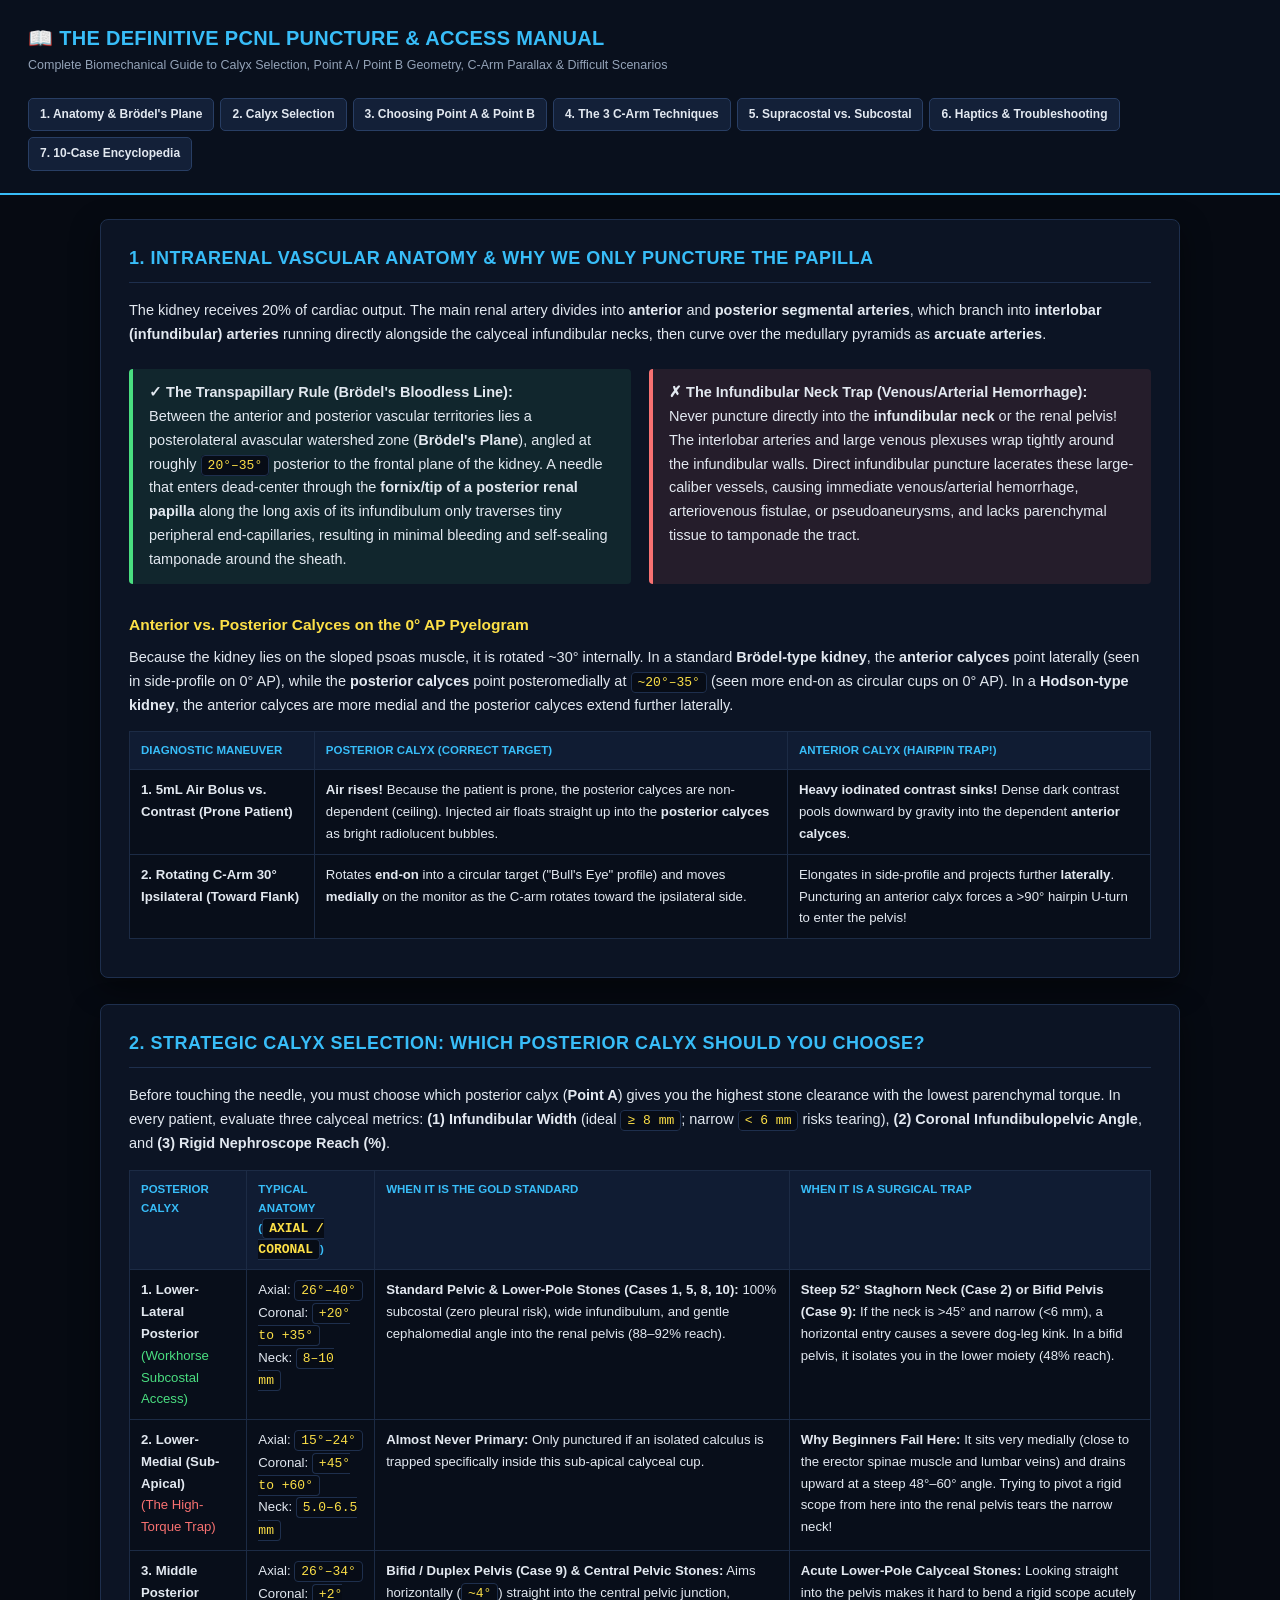
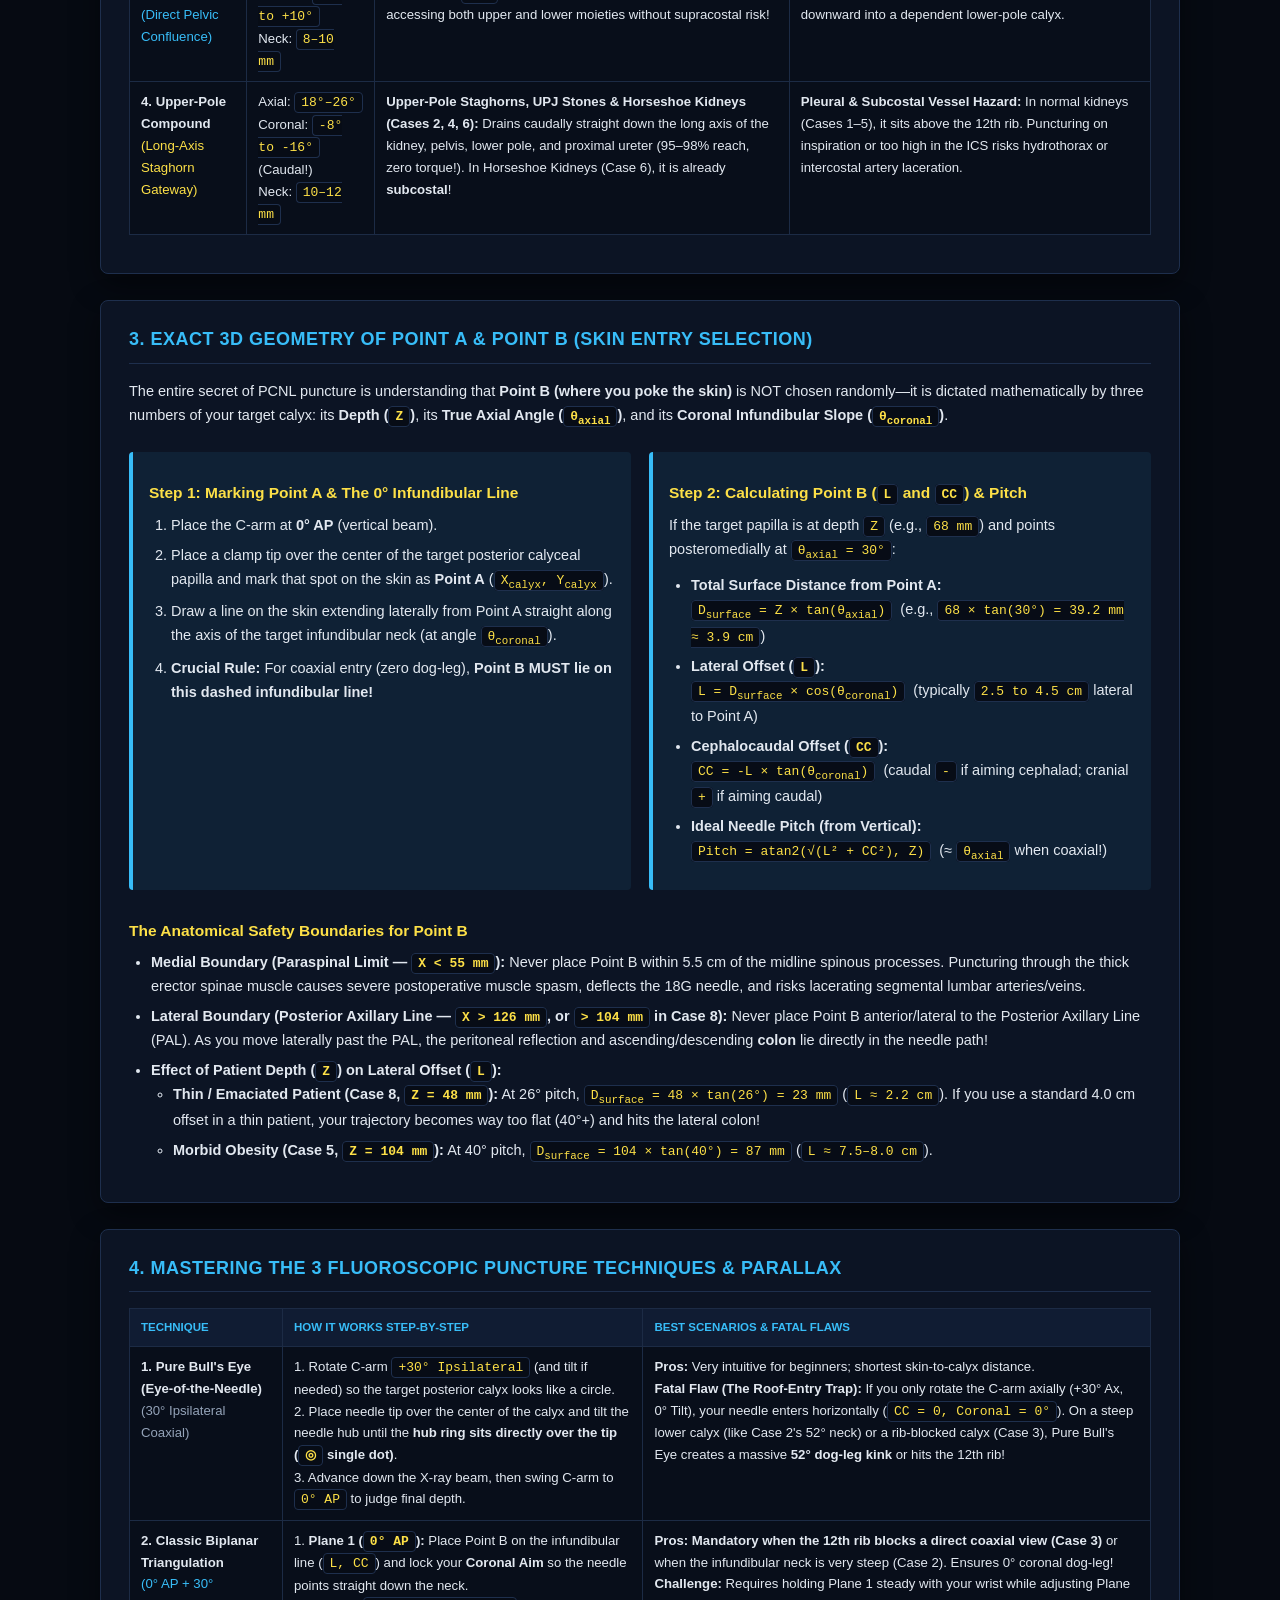
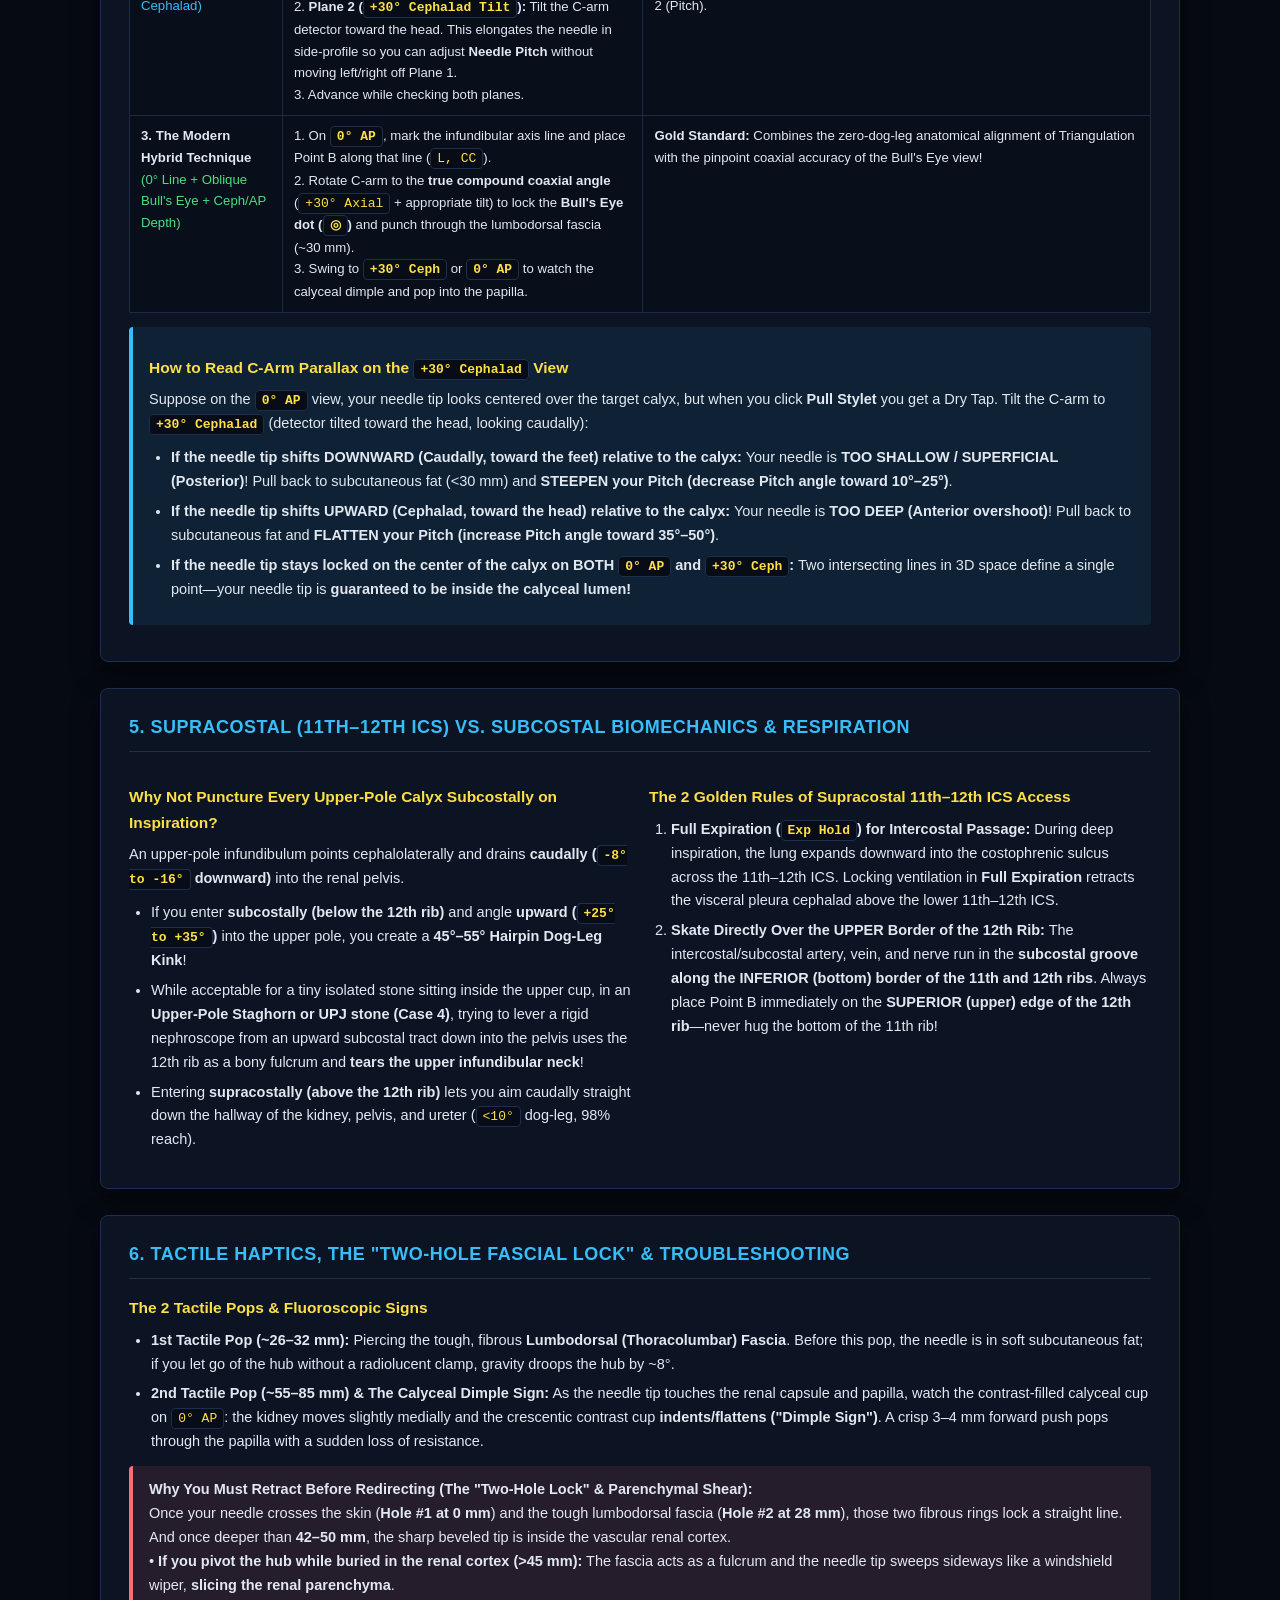
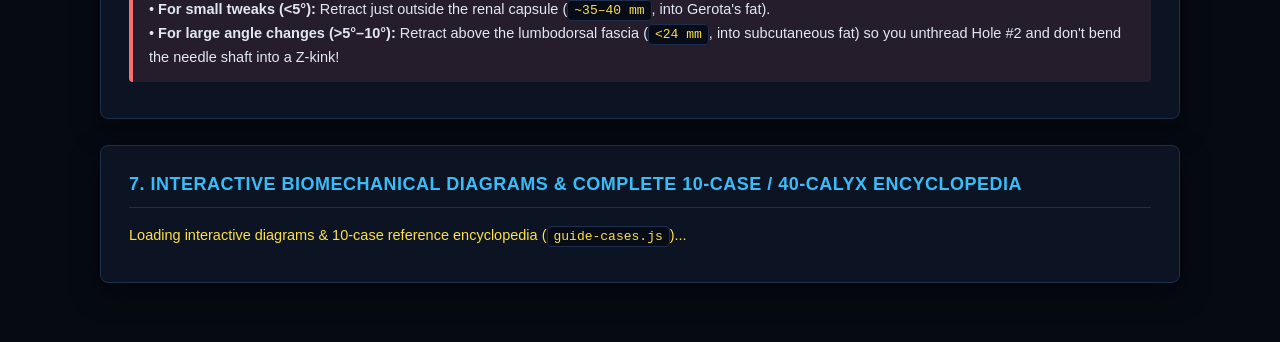
==== guide.html @ 8d84b9d8 "Create guide.html" ====
<!DOCTYPE html>
<html lang="en">
<head>
  <meta charset="UTF-8">
  <meta name="viewport" content="width=device-width, initial-scale=1.0">
  <title>The Definitive PCNL Puncture, Calyx Selection & Point B Surgical Manual</title>
  <style>
    :root {
      --bg: #060a12;
      --card: #0c1424;
      --border: #1e2f4d;
      --accent: #38bdf8;
      --green: #4ade80;
      --gold: #fde047;
      --red: #f87171;
      --text: #e2e8f0;
      --muted: #94a3b8;
    }
    * { box-sizing: border-box; margin: 0; padding: 0; }
    body {
      background: var(--bg);
      color: var(--text);
      font-family: -apple-system, BlinkMacSystemFont, "Segoe UI", Roboto, sans-serif;
      line-height: 1.65;
      font-size: 14.5px;
      padding-bottom: 60px;
    }
    header {
      background: #09101d;
      border-bottom: 2px solid var(--accent);
      padding: 22px 28px;
      position: sticky;
      top: 0;
      z-index: 50;
      display: flex;
      justify-content: space-between;
      align-items: center;
      flex-wrap: wrap;
      gap: 12px;
    }
    .title-wrap h1 { font-size: 20px; color: var(--accent); font-weight: 900; letter-spacing: 0.3px; }
    .title-wrap p { font-size: 12.5px; color: var(--muted); }
    .nav-pills { display: flex; gap: 6px; flex-wrap: wrap; }
    .nav-pills a {
      background: #132038;
      color: var(--text);
      text-decoration: none;
      padding: 6px 11px;
      border-radius: 5px;
      border: 1px solid #283e64;
      font-size: 12px;
      font-weight: 700;
    }
    .nav-pills a:hover { border-color: var(--accent); color: var(--accent); }
    .container { max-width: 1120px; margin: 24px auto; padding: 0 20px; display: flex; flex-direction: column; gap: 26px; }
    .sec-card {
      background: var(--card);
      border: 1px solid var(--border);
      border-radius: 8px;
      padding: 24px 28px;
      box-shadow: 0 10px 30px rgba(0,0,0,0.45);
    }
    .sec-card h2 {
      color: var(--accent);
      font-size: 18px;
      border-bottom: 1px solid var(--border);
      padding-bottom: 8px;
      margin-bottom: 16px;
      text-transform: uppercase;
      letter-spacing: 0.5px;
    }
    .sec-card h3 { color: var(--gold); font-size: 15.5px; margin: 16px 0 8px 0; }
    p { margin-bottom: 10px; }
    ul, ol { padding-left: 22px; margin-bottom: 12px; }
    li { margin-bottom: 6px; }
    .grid-2 { display: grid; grid-template-columns: 1fr 1fr; gap: 18px; }
    @media (max-width: 850px) { .grid-2 { grid-template-columns: 1fr; } }
    .callout {
      background: rgba(56, 189, 248, 0.08);
      border-left: 4px solid var(--accent);
      padding: 12px 16px;
      border-radius: 4px;
      margin: 12px 0;
    }
    .callout-warn {
      background: rgba(248, 113, 113, 0.1);
      border-left: 4px solid var(--red);
      padding: 12px 16px;
      border-radius: 4px;
      margin: 12px 0;
    }
    .callout-ok {
      background: rgba(74, 222, 128, 0.09);
      border-left: 4px solid var(--green);
      padding: 12px 16px;
      border-radius: 4px;
      margin: 12px 0;
    }
    table {
      width: 100%;
      border-collapse: collapse;
      margin: 14px 0;
      font-size: 13.2px;
      background: #080e1a;
    }
    th, td { border: 1px solid #1c2b45; padding: 9px 11px; text-align: left; vertical-align: top; }
    th { background: #101c33; color: var(--accent); font-weight: 800; text-transform: uppercase; font-size: 11.5px; }
    code, .math {
      font-family: ui-monospace, SFMono-Regular, monospace;
      background: #070c16;
      color: var(--gold);
      padding: 2px 6px;
      border-radius: 4px;
      border: 1px solid #1e2f4d;
      font-size: 13px;
    }
  </style>
</head>
<body>

<header>
  <div class="title-wrap">
    <h1>📖 THE DEFINITIVE PCNL PUNCTURE &amp; ACCESS MANUAL</h1>
    <p>Complete Biomechanical Guide to Calyx Selection, Point A / Point B Geometry, C-Arm Parallax &amp; Difficult Scenarios</p>
  </div>
  <nav class="nav-pills">
    <a href="#sec1">1. Anatomy &amp; Brödel's Plane</a>
    <a href="#sec2">2. Calyx Selection</a>
    <a href="#sec3">3. Choosing Point A &amp; Point B</a>
    <a href="#sec4">4. The 3 C-Arm Techniques</a>
    <a href="#sec5">5. Supracostal vs. Subcostal</a>
    <a href="#sec6">6. Haptics &amp; Troubleshooting</a>
    <a href="#sec7">7. 10-Case Encyclopedia</a>
  </nav>
</header>

<div class="container">

  <!-- SECTION 1 -->
  <section class="sec-card" id="sec1">
    <h2>1. Intrarenal Vascular Anatomy &amp; Why We Only Puncture the Papilla</h2>
    <p>
      The kidney receives 20% of cardiac output. The main renal artery divides into <b>anterior</b> and <b>posterior segmental arteries</b>, which branch into <b>interlobar (infundibular) arteries</b> running directly alongside the calyceal infundibular necks, then curve over the medullary pyramids as <b>arcuate arteries</b>.
    </p>
    <div class="grid-2">
      <div class="callout-ok">
        <b>✓ The Transpapillary Rule (Brödel's Bloodless Line):</b><br>
        Between the anterior and posterior vascular territories lies a posterolateral avascular watershed zone (<b>Brödel's Plane</b>), angled at roughly <span class="math">20°–35°</span> posterior to the frontal plane of the kidney. A needle that enters dead-center through the <b>fornix/tip of a posterior renal papilla</b> along the long axis of its infundibulum only traverses tiny peripheral end-capillaries, resulting in minimal bleeding and self-sealing tamponade around the sheath.
      </div>
      <div class="callout-warn">
        <b>✗ The Infundibular Neck Trap (Venous/Arterial Hemorrhage):</b><br>
        Never puncture directly into the <b>infundibular neck</b> or the renal pelvis! The interlobar arteries and large venous plexuses wrap tightly around the infundibular walls. Direct infundibular puncture lacerates these large-caliber vessels, causing immediate venous/arterial hemorrhage, arteriovenous fistulae, or pseudoaneurysms, and lacks parenchymal tissue to tamponade the tract.
      </div>
    </div>

    <h3>Anterior vs. Posterior Calyces on the 0° AP Pyelogram</h3>
    <p>
      Because the kidney lies on the sloped psoas muscle, it is rotated ~30° internally. In a standard <b>Brödel-type kidney</b>, the <b>anterior calyces</b> point laterally (seen in side-profile on 0° AP), while the <b>posterior calyces</b> point posteromedially at <span class="math">~20°–35°</span> (seen more end-on as circular cups on 0° AP). In a <b>Hodson-type kidney</b>, the anterior calyces are more medial and the posterior calyces extend further laterally.
    </p>
    <table>
      <thead>
        <tr>
          <th>Diagnostic Maneuver</th>
          <th>Posterior Calyx (Correct Target)</th>
          <th>Anterior Calyx (Hairpin Trap!)</th>
        </tr>
      </thead>
      <tbody>
        <tr>
          <td><b>1. 5mL Air Bolus vs. Contrast (Prone Patient)</b></td>
          <td><b>Air rises!</b> Because the patient is prone, the posterior calyces are non-dependent (ceiling). Injected air floats straight up into the <b>posterior calyces</b> as bright radiolucent bubbles.</td>
          <td><b>Heavy iodinated contrast sinks!</b> Dense dark contrast pools downward by gravity into the dependent <b>anterior calyces</b>.</td>
        </tr>
        <tr>
          <td><b>2. Rotating C-Arm 30° Ipsilateral (Toward Flank)</b></td>
          <td>Rotates <b>end-on</b> into a circular target ("Bull's Eye" profile) and moves <b>medially</b> on the monitor as the C-arm rotates toward the ipsilateral side.</td>
          <td>Elongates in side-profile and projects further <b>laterally</b>. Puncturing an anterior calyx forces a &gt;90° hairpin U-turn to enter the pelvis!</td>
        </tr>
      </tbody>
    </table>
  </section>

  <!-- SECTION 2 -->
  <section class="sec-card" id="sec2">
    <h2>2. Strategic Calyx Selection: Which Posterior Calyx Should You Choose?</h2>
    <p>
      Before touching the needle, you must choose which posterior calyx (<b>Point A</b>) gives you the highest stone clearance with the lowest parenchymal torque. In every patient, evaluate three calyceal metrics:
      <b>(1) Infundibular Width</b> (ideal <span class="math">&ge; 8 mm</span>; narrow <span class="math">&lt; 6 mm</span> risks tearing),
      <b>(2) Coronal Infundibulopelvic Angle</b>, and
      <b>(3) Rigid Nephroscope Reach (%)</b>.
    </p>

    <table>
      <thead>
        <tr>
          <th>Posterior Calyx</th>
          <th>Typical Anatomy (<span class="math">Axial / Coronal</span>)</th>
          <th>When It Is the Gold Standard</th>
          <th>When It Is a Surgical Trap</th>
        </tr>
      </thead>
      <tbody>
        <tr>
          <td><b>1. Lower-Lateral Posterior</b><br><span style="color:var(--green)">(Workhorse Subcostal Access)</span></td>
          <td>Axial: <span class="math">26°–40°</span><br>Coronal: <span class="math">+20° to +35°</span><br>Neck: <span class="math">8–10 mm</span></td>
          <td><b>Standard Pelvic &amp; Lower-Pole Stones (Cases 1, 5, 8, 10):</b> 100% subcostal (zero pleural risk), wide infundibulum, and gentle cephalomedial angle into the renal pelvis (88–92% reach).</td>
          <td><b>Steep 52° Staghorn Neck (Case 2) or Bifid Pelvis (Case 9):</b> If the neck is &gt;45° and narrow (&lt;6 mm), a horizontal entry causes a severe dog-leg kink. In a bifid pelvis, it isolates you in the lower moiety (48% reach).</td>
        </tr>
        <tr>
          <td><b>2. Lower-Medial (Sub-Apical)</b><br><span style="color:var(--red)">(The High-Torque Trap)</span></td>
          <td>Axial: <span class="math">15°–24°</span><br>Coronal: <span class="math">+45° to +60°</span><br>Neck: <span class="math">5.0–6.5 mm</span></td>
          <td><b>Almost Never Primary:</b> Only punctured if an isolated calculus is trapped specifically inside this sub-apical calyceal cup.</td>
          <td><b>Why Beginners Fail Here:</b> It sits very medially (close to the erector spinae muscle and lumbar veins) and drains upward at a steep 48°–60° angle. Trying to pivot a rigid scope from here into the renal pelvis tears the narrow neck!</td>
        </tr>
        <tr>
          <td><b>3. Middle Posterior</b><br><span style="color:var(--accent)">(Direct Pelvic Confluence)</span></td>
          <td>Axial: <span class="math">26°–34°</span><br>Coronal: <span class="math">+2° to +10°</span><br>Neck: <span class="math">8–10 mm</span></td>
          <td><b>Bifid / Duplex Pelvis (Case 9) &amp; Central Pelvic Stones:</b> Aims horizontally (<span class="math">~4°</span>) straight into the central pelvic junction, accessing both upper and lower moieties without supracostal risk!</td>
          <td><b>Acute Lower-Pole Calyceal Stones:</b> Looking straight into the pelvis makes it hard to bend a rigid scope acutely downward into a dependent lower-pole calyx.</td>
        </tr>
        <tr>
          <td><b>4. Upper-Pole Compound</b><br><span style="color:var(--gold)">(Long-Axis Staghorn Gateway)</span></td>
          <td>Axial: <span class="math">18°–26°</span><br>Coronal: <span class="math">-8° to -16°</span> (Caudal!)<br>Neck: <span class="math">10–12 mm</span></td>
          <td><b>Upper-Pole Staghorns, UPJ Stones &amp; Horseshoe Kidneys (Cases 2, 4, 6):</b> Drains caudally straight down the long axis of the kidney, pelvis, lower pole, and proximal ureter (95–98% reach, zero torque!). In Horseshoe Kidneys (Case 6), it is already <b>subcostal</b>!</td>
          <td><b>Pleural &amp; Subcostal Vessel Hazard:</b> In normal kidneys (Cases 1–5), it sits above the 12th rib. Puncturing on inspiration or too high in the ICS risks hydrothorax or intercostal artery laceration.</td>
        </tr>
      </tbody>
    </table>
  </section>

  <!-- SECTION 3 -->
  <section class="sec-card" id="sec3">
    <h2>3. Exact 3D Geometry of Point A &amp; Point B (Skin Entry Selection)</h2>
    <p>
      The entire secret of PCNL puncture is understanding that <b>Point B (where you poke the skin)</b> is NOT chosen randomly—it is dictated mathematically by three numbers of your target calyx:
      its <b>Depth (<span class="math">Z</span>)</b>, its <b>True Axial Angle (<span class="math">&theta;<sub>axial</sub></span>)</b>, and its <b>Coronal Infundibular Slope (<span class="math">&theta;<sub>coronal</sub></span>)</b>.
    </p>

    <div class="grid-2">
      <div class="callout">
        <h3>Step 1: Marking Point A &amp; The 0° Infundibular Line</h3>
        <ol>
          <li>Place the C-arm at <b>0° AP</b> (vertical beam).</li>
          <li>Place a clamp tip over the center of the target posterior calyceal papilla and mark that spot on the skin as <b>Point A</b> (<span class="math">X<sub>calyx</sub>, Y<sub>calyx</sub></span>).</li>
          <li>Draw a line on the skin extending laterally from Point A straight along the axis of the target infundibular neck (at angle <span class="math">&theta;<sub>coronal</sub></span>).</li>
          <li><b>Crucial Rule:</b> For coaxial entry (zero dog-leg), <b>Point B MUST lie on this dashed infundibular line!</b></li>
        </ol>
      </div>

      <div class="callout">
        <h3>Step 2: Calculating Point B (<span class="math">L</span> and <span class="math">CC</span>) &amp; Pitch</h3>
        <p>If the target papilla is at depth <span class="math">Z</span> (e.g., <span class="math">68 mm</span>) and points posteromedially at <span class="math">&theta;<sub>axial</sub> = 30°</span>:</p>
        <ul>
          <li><b>Total Surface Distance from Point A:</b><br><span class="math">D<sub>surface</sub> = Z &times; tan(&theta;<sub>axial</sub>)</span> &nbsp;(e.g., <span class="math">68 &times; tan(30°) = 39.2 mm &approx; 3.9 cm</span>)</li>
          <li><b>Lateral Offset (<span class="math">L</span>):</b><br><span class="math">L = D<sub>surface</sub> &times; cos(&theta;<sub>coronal</sub>)</span> &nbsp;(typically <span class="math">2.5 to 4.5 cm</span> lateral to Point A)</li>
          <li><b>Cephalocaudal Offset (<span class="math">CC</span>):</b><br><span class="math">CC = -L &times; tan(&theta;<sub>coronal</sub>)</span> &nbsp;(caudal <span class="math">-</span> if aiming cephalad; cranial <span class="math">+</span> if aiming caudal)</li>
          <li><b>Ideal Needle Pitch (from Vertical):</b><br><span class="math">Pitch = atan2(&radic;(L&sup2; + CC&sup2;), Z)</span> &nbsp;(&approx; <span class="math">&theta;<sub>axial</sub></span> when coaxial!)</li>
        </ul>
      </div>
    </div>

    <h3>The Anatomical Safety Boundaries for Point B</h3>
    <ul>
      <li><b>Medial Boundary (Paraspinal Limit — <span class="math">X &lt; 55 mm</span>):</b> Never place Point B within 5.5 cm of the midline spinous processes. Puncturing through the thick erector spinae muscle causes severe postoperative muscle spasm, deflects the 18G needle, and risks lacerating segmental lumbar arteries/veins.</li>
      <li><b>Lateral Boundary (Posterior Axillary Line — <span class="math">X &gt; 126 mm</span>, or <span class="math">&gt; 104 mm</span> in Case 8):</b> Never place Point B anterior/lateral to the Posterior Axillary Line (PAL). As you move laterally past the PAL, the peritoneal reflection and ascending/descending <b>colon</b> lie directly in the needle path!</li>
      <li><b>Effect of Patient Depth (<span class="math">Z</span>) on Lateral Offset (<span class="math">L</span>):</b>
        <ul>
          <li><b>Thin / Emaciated Patient (Case 8, <span class="math">Z = 48 mm</span>):</b> At 26° pitch, <span class="math">D<sub>surface</sub> = 48 &times; tan(26°) = 23 mm</span> (<span class="math">L &approx; 2.2 cm</span>). If you use a standard 4.0 cm offset in a thin patient, your trajectory becomes way too flat (40°+) and hits the lateral colon!</li>
          <li><b>Morbid Obesity (Case 5, <span class="math">Z = 104 mm</span>):</b> At 40° pitch, <span class="math">D<sub>surface</sub> = 104 &times; tan(40°) = 87 mm</span> (<span class="math">L &approx; 7.5–8.0 cm</span>).</li>
        </ul>
      </li>
    </ul>
  </section>

  <!-- SECTION 4 -->
  <section class="sec-card" id="sec4">
    <h2>4. Mastering the 3 Fluoroscopic Puncture Techniques &amp; Parallax</h2>
    <table>
      <thead>
        <tr>
          <th>Technique</th>
          <th>How It Works Step-by-Step</th>
          <th>Best Scenarios &amp; Fatal Flaws</th>
        </tr>
      </thead>
      <tbody>
        <tr>
          <td><b>1. Pure Bull's Eye (Eye-of-the-Needle)</b><br><span style="color:var(--muted)">(30° Ipsilateral Coaxial)</span></td>
          <td>
            1. Rotate C-arm <span class="math">+30° Ipsilateral</span> (and tilt if needed) so the target posterior calyx looks like a circle.<br>
            2. Place needle tip over the center of the calyx and tilt the needle hub until the <b>hub ring sits directly over the tip (<span class="math">◎</span> single dot)</b>.<br>
            3. Advance down the X-ray beam, then swing C-arm to <span class="math">0° AP</span> to judge final depth.
          </td>
          <td>
            <b>Pros:</b> Very intuitive for beginners; shortest skin-to-calyx distance.<br>
            <b>Fatal Flaw (The Roof-Entry Trap):</b> If you only rotate the C-arm axially (+30° Ax, 0° Tilt), your needle enters horizontally (<span class="math">CC = 0, Coronal = 0°</span>). On a steep lower calyx (like Case 2's 52° neck) or a rib-blocked calyx (Case 3), Pure Bull's Eye creates a massive <b>52° dog-leg kink</b> or hits the 12th rib!
          </td>
        </tr>
        <tr>
          <td><b>2. Classic Biplanar Triangulation</b><br><span style="color:var(--accent)">(0° AP + 30° Cephalad)</span></td>
          <td>
            1. <b>Plane 1 (<span class="math">0° AP</span>):</b> Place Point B on the infundibular line (<span class="math">L, CC</span>) and lock your <b>Coronal Aim</b> so the needle points straight down the neck.<br>
            2. <b>Plane 2 (<span class="math">+30° Cephalad Tilt</span>):</b> Tilt the C-arm detector toward the head. This elongates the needle in side-profile so you can adjust <b>Needle Pitch</b> without moving left/right off Plane 1.<br>
            3. Advance while checking both planes.
          </td>
          <td>
            <b>Pros:</b> <b>Mandatory when the 12th rib blocks a direct coaxial view (Case 3)</b> or when the infundibular neck is very steep (Case 2). Ensures 0° coronal dog-leg!<br>
            <b>Challenge:</b> Requires holding Plane 1 steady with your wrist while adjusting Plane 2 (Pitch).
          </td>
        </tr>
        <tr>
          <td><b>3. The Modern Hybrid Technique</b><br><span style="color:var(--green)">(0° Line + Oblique Bull's Eye + Ceph/AP Depth)</span></td>
          <td>
            1. On <b><span class="math">0° AP</span></b>, mark the infundibular axis line and place Point B along that line (<span class="math">L, CC</span>).<br>
            2. Rotate C-arm to the <b>true compound coaxial angle</b> (<span class="math">+30° Axial</span> + appropriate tilt) to lock the <b>Bull's Eye dot (<span class="math">◎</span>)</b> and punch through the lumbodorsal fascia (~30 mm).<br>
            3. Swing to <b><span class="math">+30° Ceph</span></b> or <b><span class="math">0° AP</span></b> to watch the calyceal dimple and pop into the papilla.
          </td>
          <td>
            <b>Gold Standard:</b> Combines the zero-dog-leg anatomical alignment of Triangulation with the pinpoint coaxial accuracy of the Bull's Eye view!
          </td>
        </tr>
      </tbody>
    </table>

    <div class="callout">
      <h3>How to Read C-Arm Parallax on the <span class="math">+30° Cephalad</span> View</h3>
      <p>
        Suppose on the <b><span class="math">0° AP</span></b> view, your needle tip looks centered over the target calyx, but when you click <b>Pull Stylet</b> you get a Dry Tap. Tilt the C-arm to <b><span class="math">+30° Cephalad</span></b> (detector tilted toward the head, looking caudally):
      </p>
      <ul>
        <li><b>If the needle tip shifts DOWNWARD (Caudally, toward the feet) relative to the calyx:</b> Your needle is <b>TOO SHALLOW / SUPERFICIAL (Posterior)</b>! Pull back to subcutaneous fat (&lt;30 mm) and <b>STEEPEN your Pitch (decrease Pitch angle toward 10°–25°)</b>.</li>
        <li><b>If the needle tip shifts UPWARD (Cephalad, toward the head) relative to the calyx:</b> Your needle is <b>TOO DEEP (Anterior overshoot)</b>! Pull back to subcutaneous fat and <b>FLATTEN your Pitch (increase Pitch angle toward 35°–50°)</b>.</li>
        <li><b>If the needle tip stays locked on the center of the calyx on BOTH <span class="math">0° AP</span> and <span class="math">+30° Ceph</span>:</b> Two intersecting lines in 3D space define a single point—your needle tip is <b>guaranteed to be inside the calyceal lumen!</b></li>
      </ul>
    </div>
  </section>

  <!-- SECTION 5 -->
  <section class="sec-card" id="sec5">
    <h2>5. Supracostal (11th–12th ICS) vs. Subcostal Biomechanics &amp; Respiration</h2>
    <div class="grid-2">
      <div>
        <h3>Why Not Puncture Every Upper-Pole Calyx Subcostally on Inspiration?</h3>
        <p>
          An upper-pole infundibulum points cephalolaterally and drains <b>caudally (<span class="math">-8° to -16°</span> downward)</b> into the renal pelvis.
        </p>
        <ul>
          <li>If you enter <b>subcostally (below the 12th rib)</b> and angle <b>upward (<span class="math">+25° to +35°</span>)</b> into the upper pole, you create a <b>45°–55° Hairpin Dog-Leg Kink</b>!</li>
          <li>While acceptable for a tiny isolated stone sitting inside the upper cup, in an <b>Upper-Pole Staghorn or UPJ stone (Case 4)</b>, trying to lever a rigid nephroscope from an upward subcostal tract down into the pelvis uses the 12th rib as a bony fulcrum and <b>tears the upper infundibular neck</b>!</li>
          <li>Entering <b>supracostally (above the 12th rib)</b> lets you aim caudally straight down the hallway of the kidney, pelvis, and ureter (<span class="math">&lt;10°</span> dog-leg, 98% reach).</li>
        </ul>
      </div>
      <div>
        <h3>The 2 Golden Rules of Supracostal 11th–12th ICS Access</h3>
        <ol>
          <li><b>Full Expiration (<span class="math">Exp Hold</span>) for Intercostal Passage:</b> During deep inspiration, the lung expands downward into the costophrenic sulcus across the 11th–12th ICS. Locking ventilation in <b>Full Expiration</b> retracts the visceral pleura cephalad above the lower 11th–12th ICS.</li>
          <li><b>Skate Directly Over the UPPER Border of the 12th Rib:</b> The intercostal/subcostal artery, vein, and nerve run in the <b>subcostal groove along the INFERIOR (bottom) border of the 11th and 12th ribs</b>. Always place Point B immediately on the <b>SUPERIOR (upper) edge of the 12th rib</b>—never hug the bottom of the 11th rib!</li>
        </ol>
      </div>
    </div>
  </section>

  <!-- SECTION 6 -->
  <section class="sec-card" id="sec6">
    <h2>6. Tactile Haptics, The "Two-Hole Fascial Lock" &amp; Troubleshooting</h2>
    <h3>The 2 Tactile Pops &amp; Fluoroscopic Signs</h3>
    <ul>
      <li><b>1st Tactile Pop (~26–32 mm):</b> Piercing the tough, fibrous <b>Lumbodorsal (Thoracolumbar) Fascia</b>. Before this pop, the needle is in soft subcutaneous fat; if you let go of the hub without a radiolucent clamp, gravity droops the hub by ~8°.</li>
      <li><b>2nd Tactile Pop (~55–85 mm) &amp; The Calyceal Dimple Sign:</b> As the needle tip touches the renal capsule and papilla, watch the contrast-filled calyceal cup on <span class="math">0° AP</span>: the kidney moves slightly medially and the crescentic contrast cup <b>indents/flattens ("Dimple Sign")</b>. A crisp 3–4 mm forward push pops through the papilla with a sudden loss of resistance.</li>
    </ul>

    <div class="callout-warn">
      <b>Why You Must Retract Before Redirecting (The "Two-Hole Lock" &amp; Parenchymal Shear):</b><br>
      Once your needle crosses the skin (<b>Hole #1 at 0 mm</b>) and the tough lumbodorsal fascia (<b>Hole #2 at 28 mm</b>), those two fibrous rings lock a straight line. And once deeper than <b>42–50 mm</b>, the sharp beveled tip is inside the vascular renal cortex.<br>
      • <b>If you pivot the hub while buried in the renal cortex (&gt;45 mm):</b> The fascia acts as a fulcrum and the needle tip sweeps sideways like a windshield wiper, <b>slicing the renal parenchyma</b>.<br>
      • <b>For small tweaks (&lt;5°):</b> Retract just outside the renal capsule (<span class="math">~35–40 mm</span>, into Gerota's fat).<br>
      • <b>For large angle changes (&gt;5°–10°):</b> Retract above the lumbodorsal fascia (<span class="math">&lt;24 mm</span>, into subcutaneous fat) so you unthread Hole #2 and don't bend the needle shaft into a Z-kink!
    </div>
  </section>

  <!-- SECTION 7: PLACEHOLDER FOR PART 2 (INTERACTIVE DIAGRAMS & 10-CASE ENCYCLOPEDIA) -->
  <section class="sec-card" id="sec7">
    <h2>7. Interactive Biomechanical Diagrams &amp; Complete 10-Case / 40-Calyx Encyclopedia</h2>
    <div id="interactiveGuideMount">
      <p style="color:var(--gold);">Loading interactive diagrams &amp; 10-case reference encyclopedia (<code>guide-cases.js</code>)...</p>
    </div>
  </section>

</div>

<script src="cases.js"></script>
<script src="guide-cases.js"></script>
</body>
</html>
<!-- === END OF FILE guide.html === -->
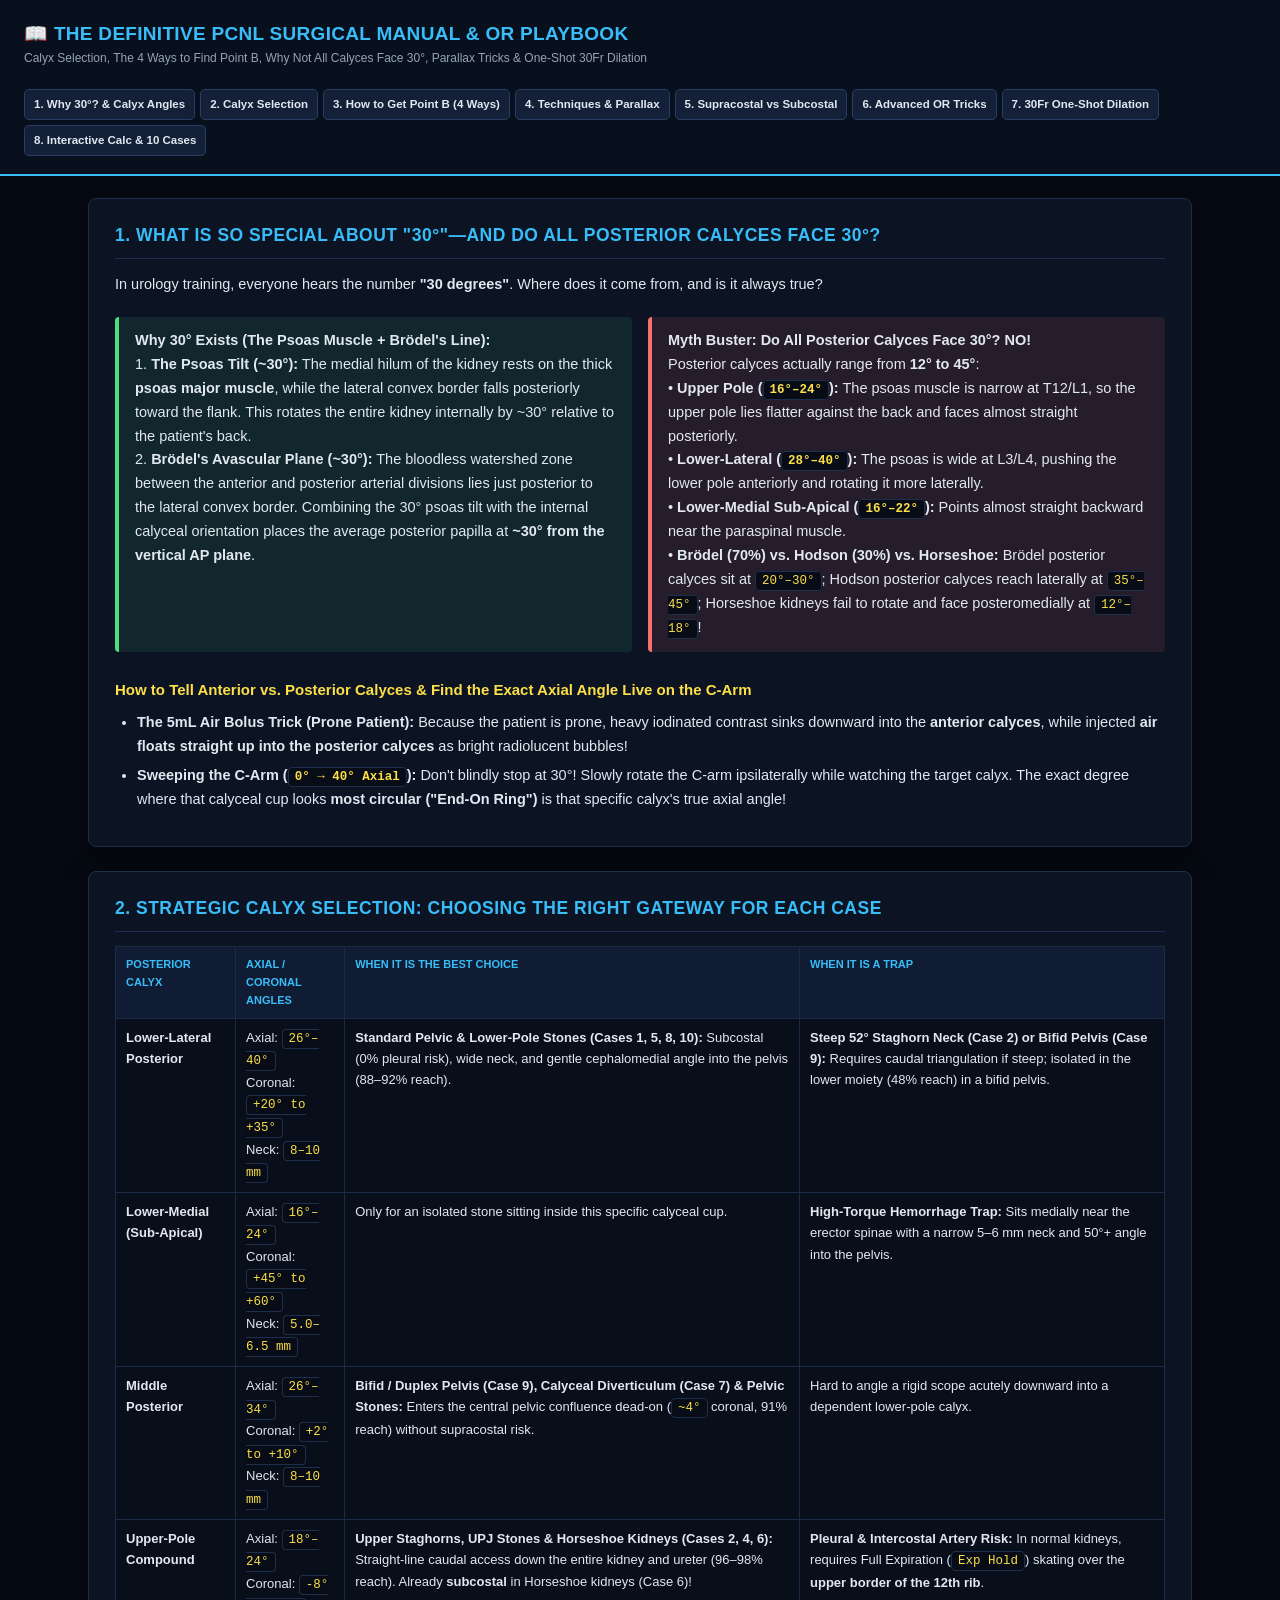
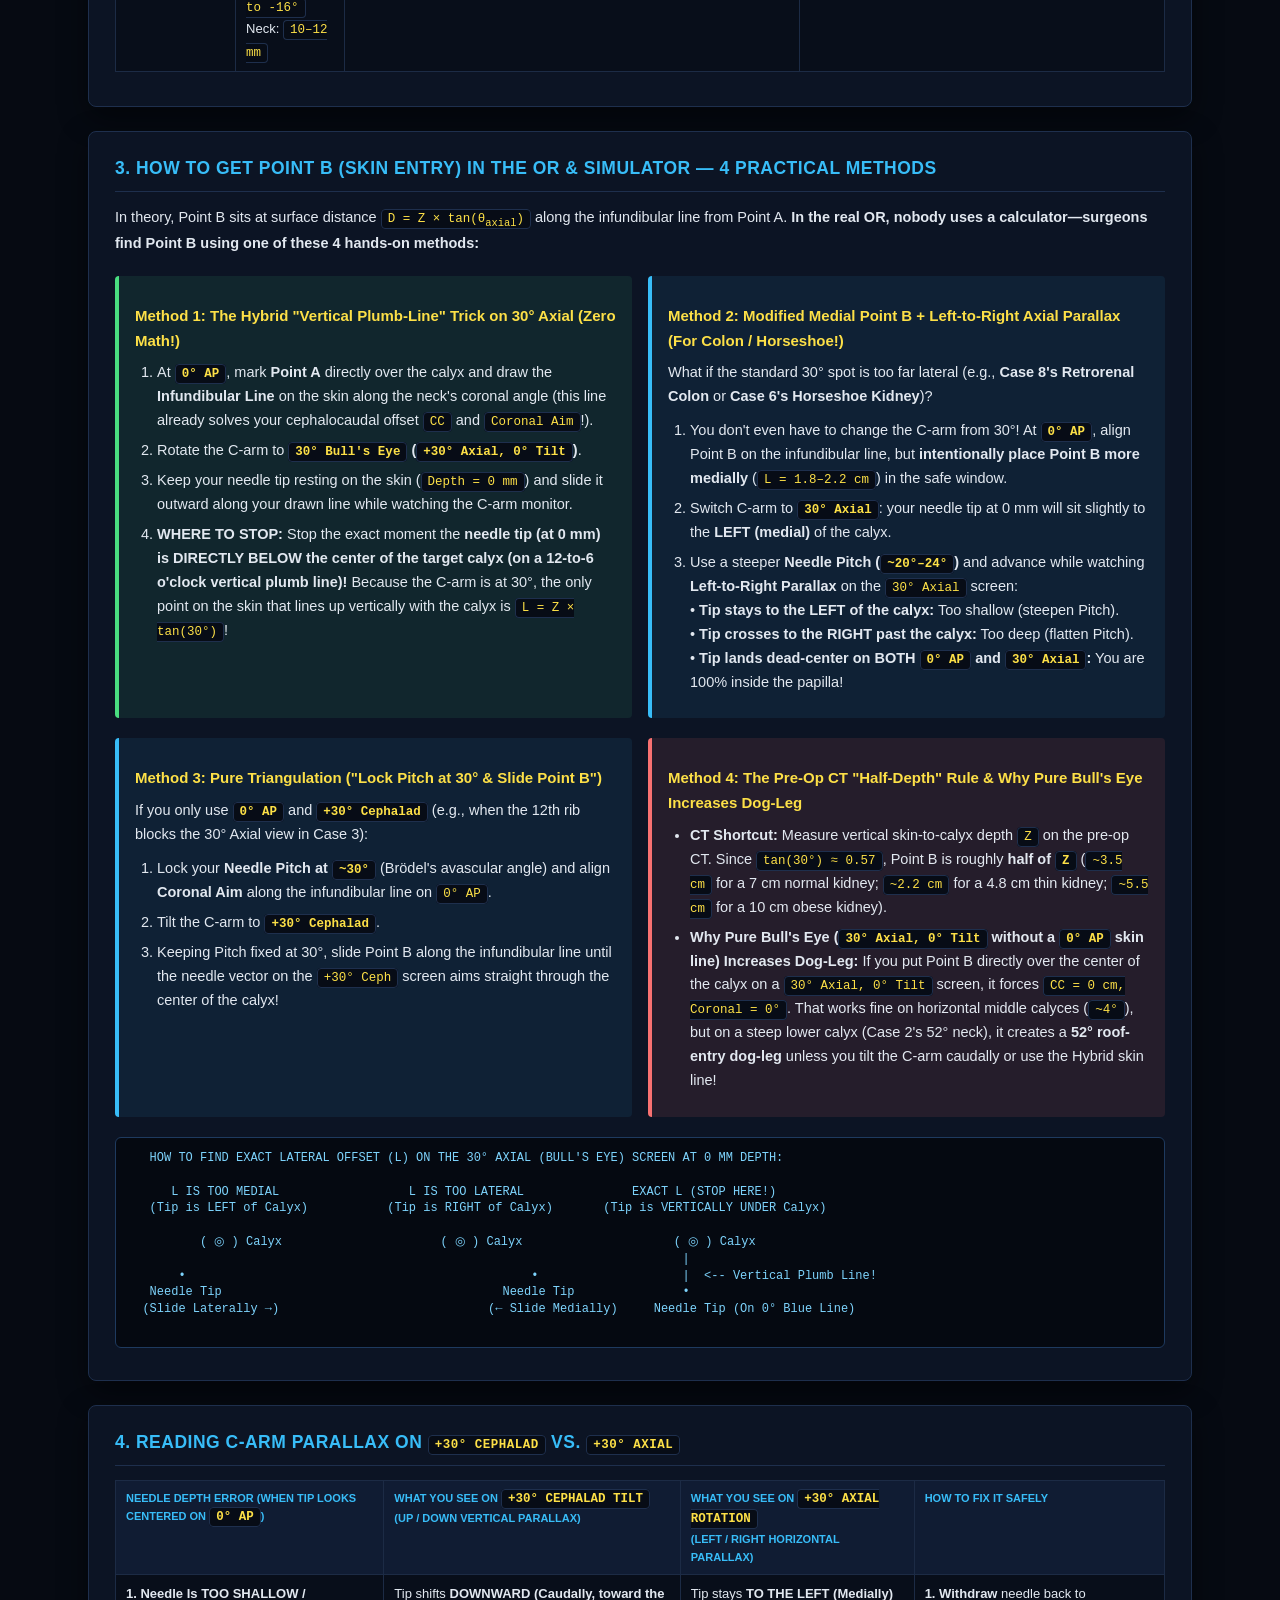
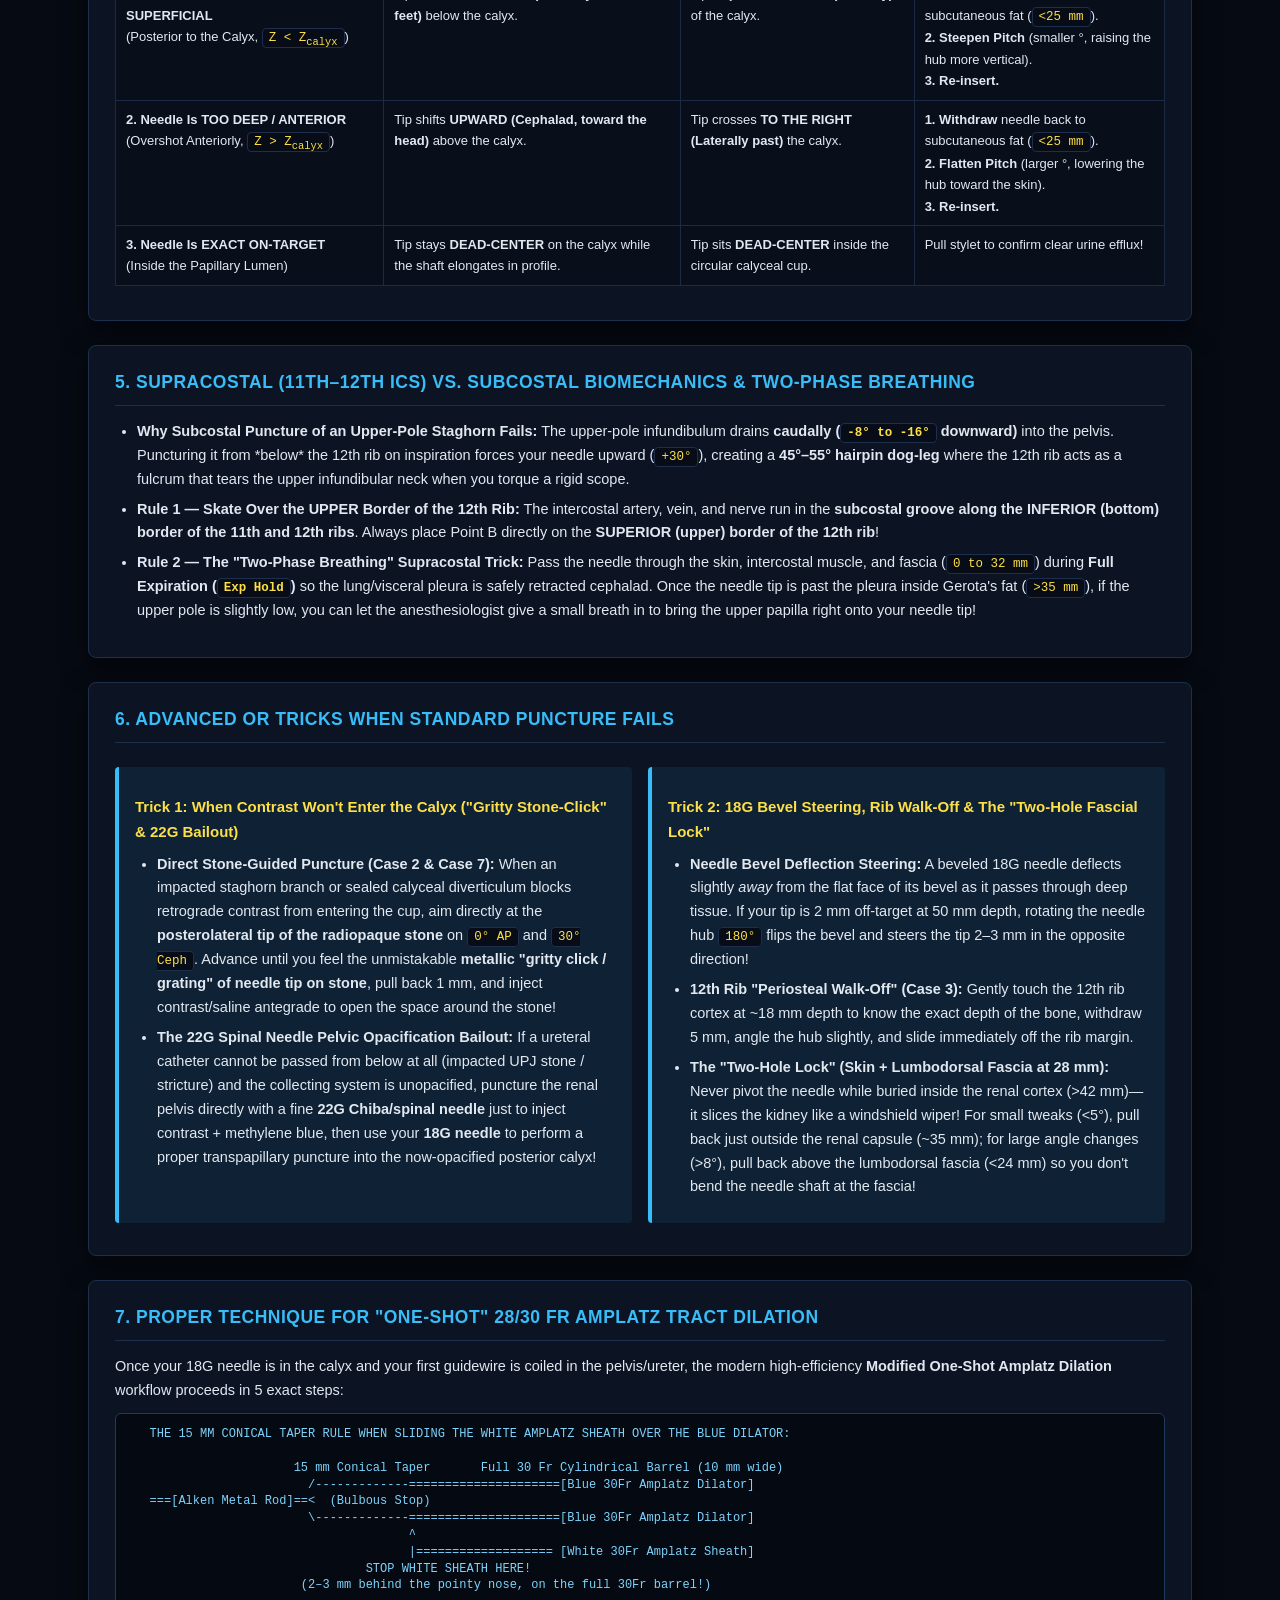
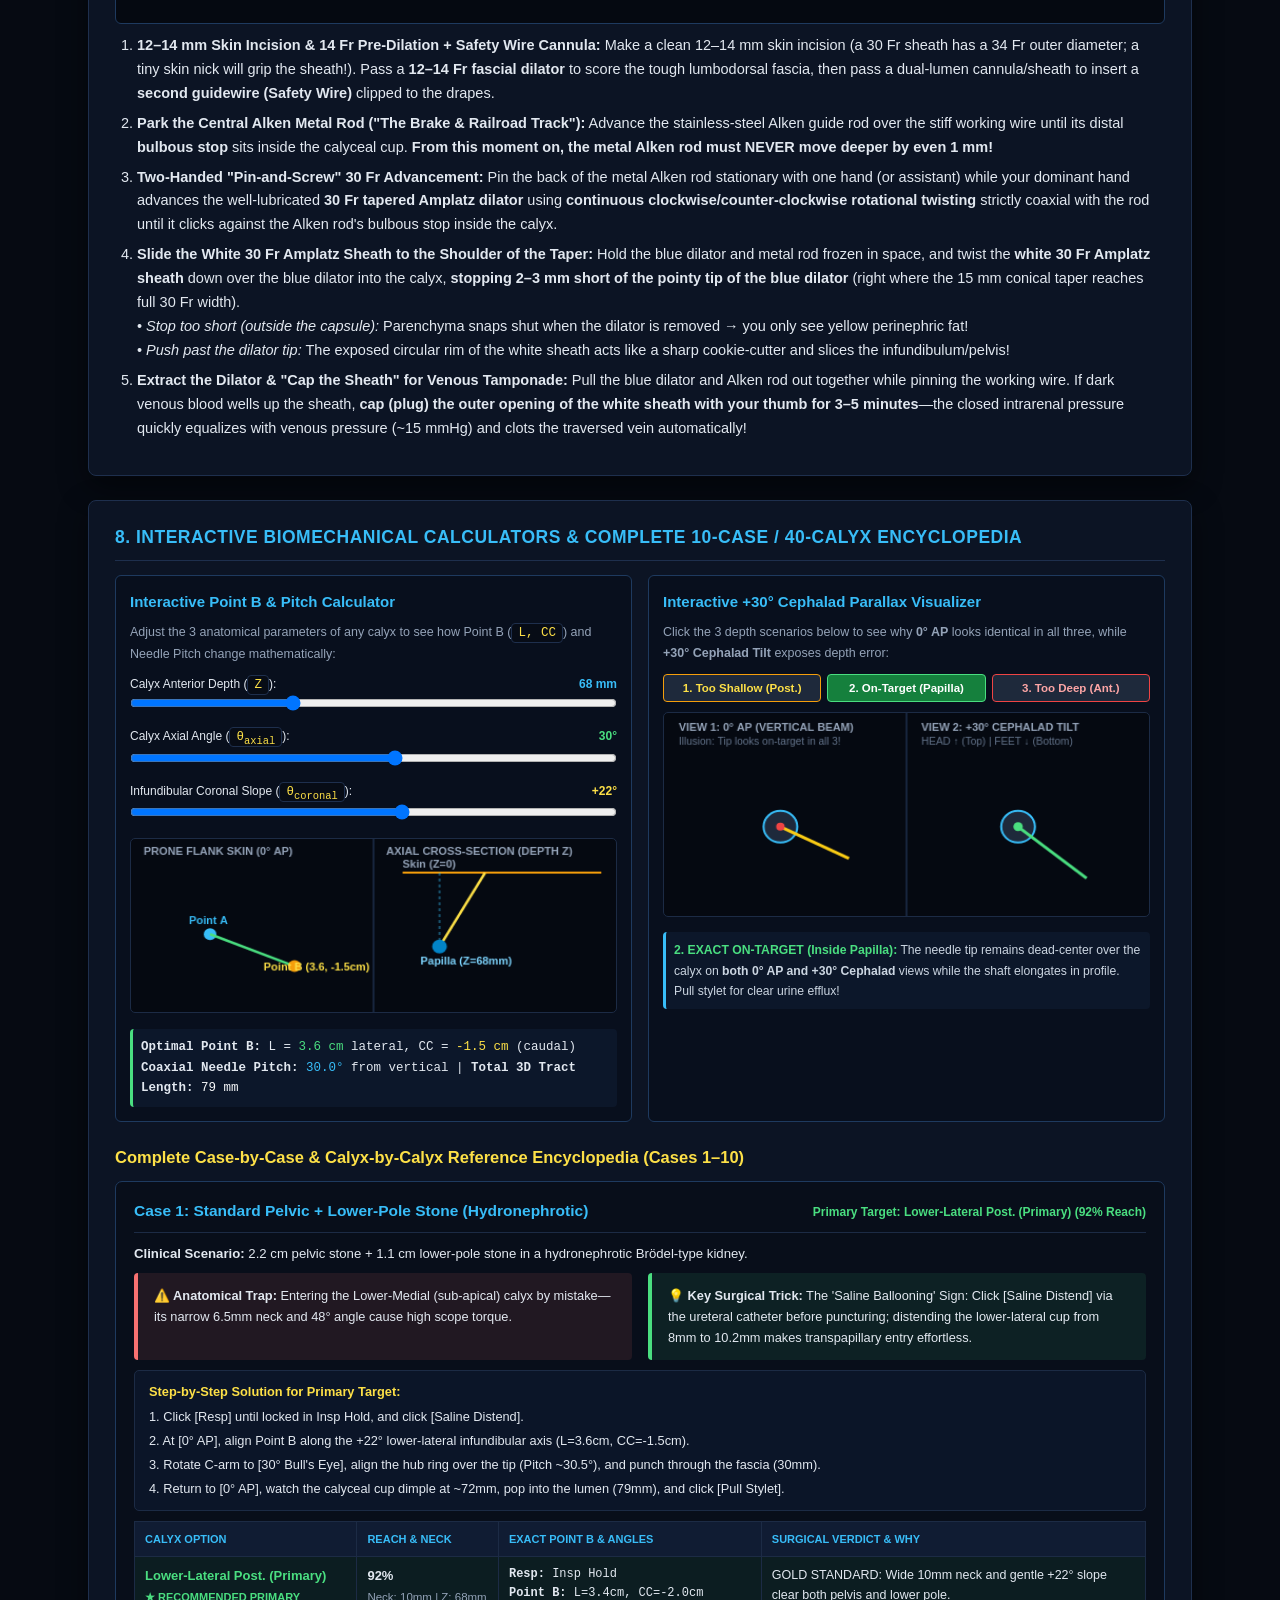
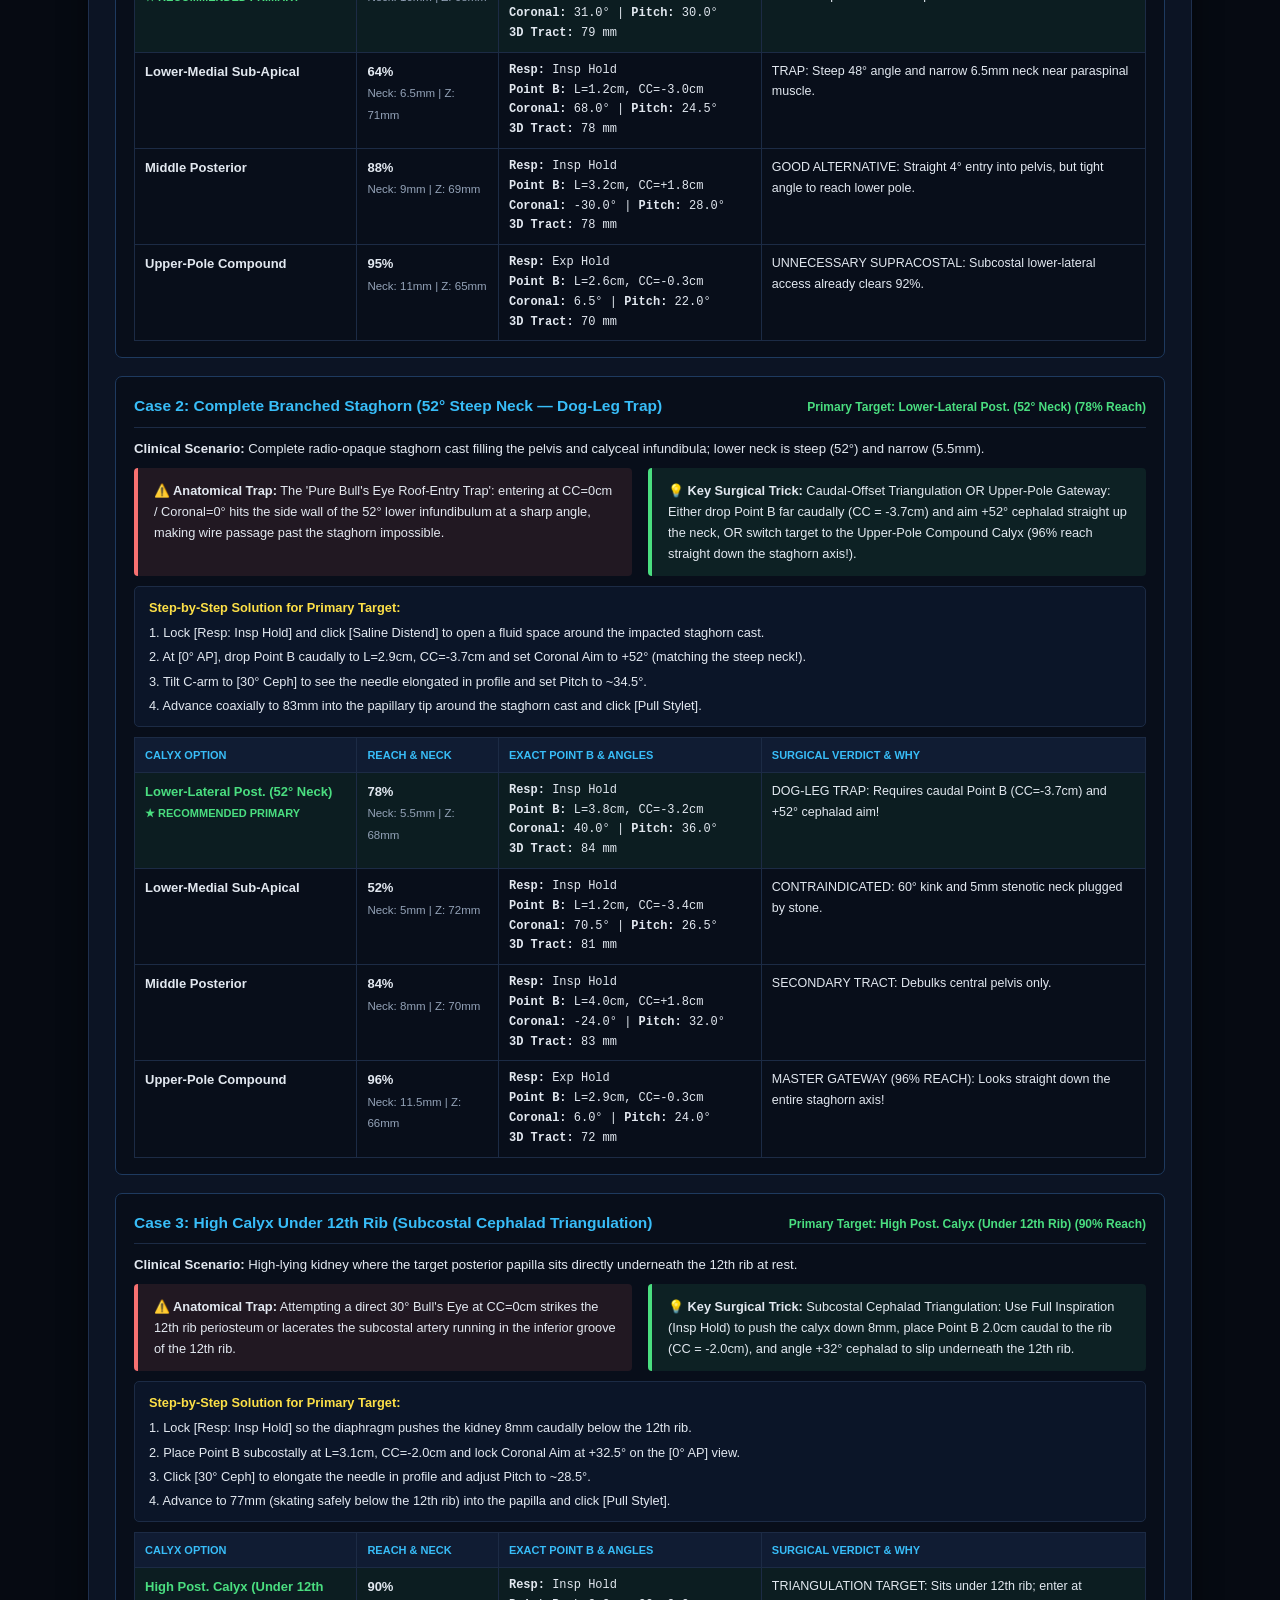
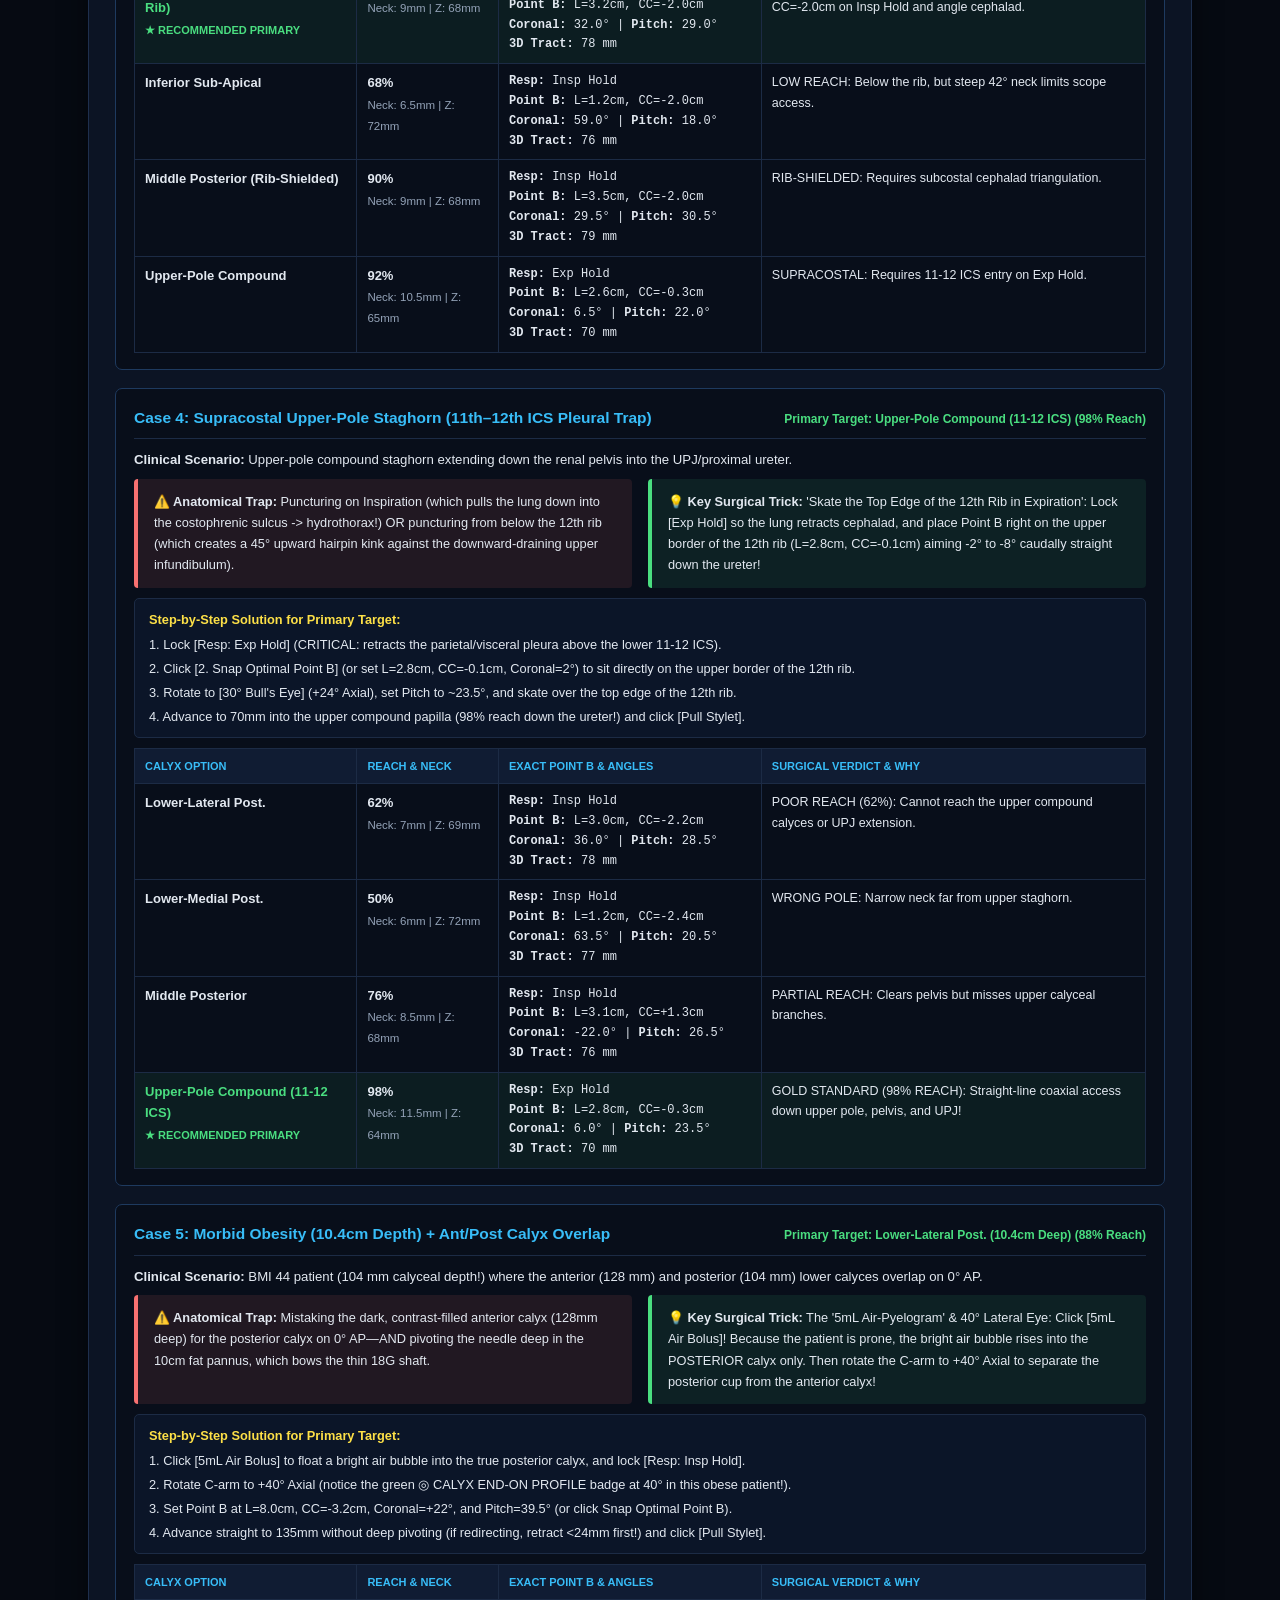
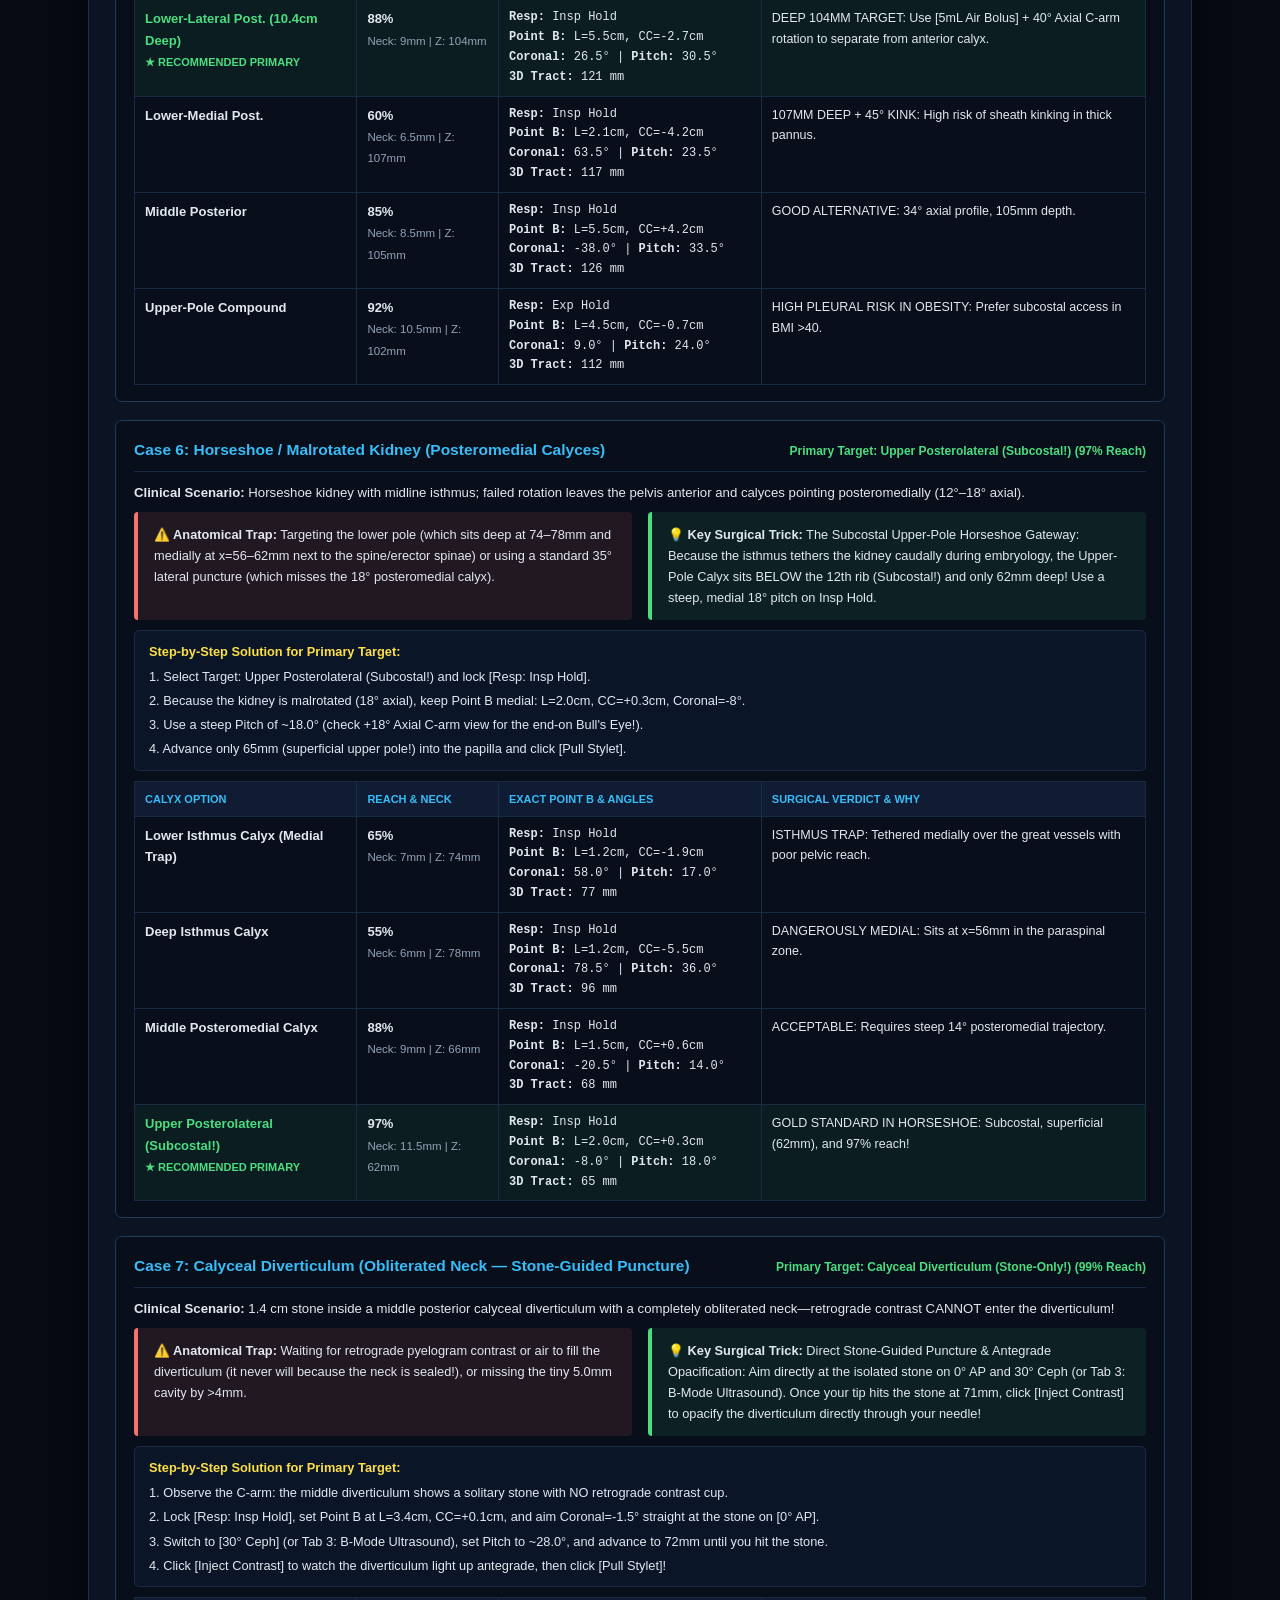
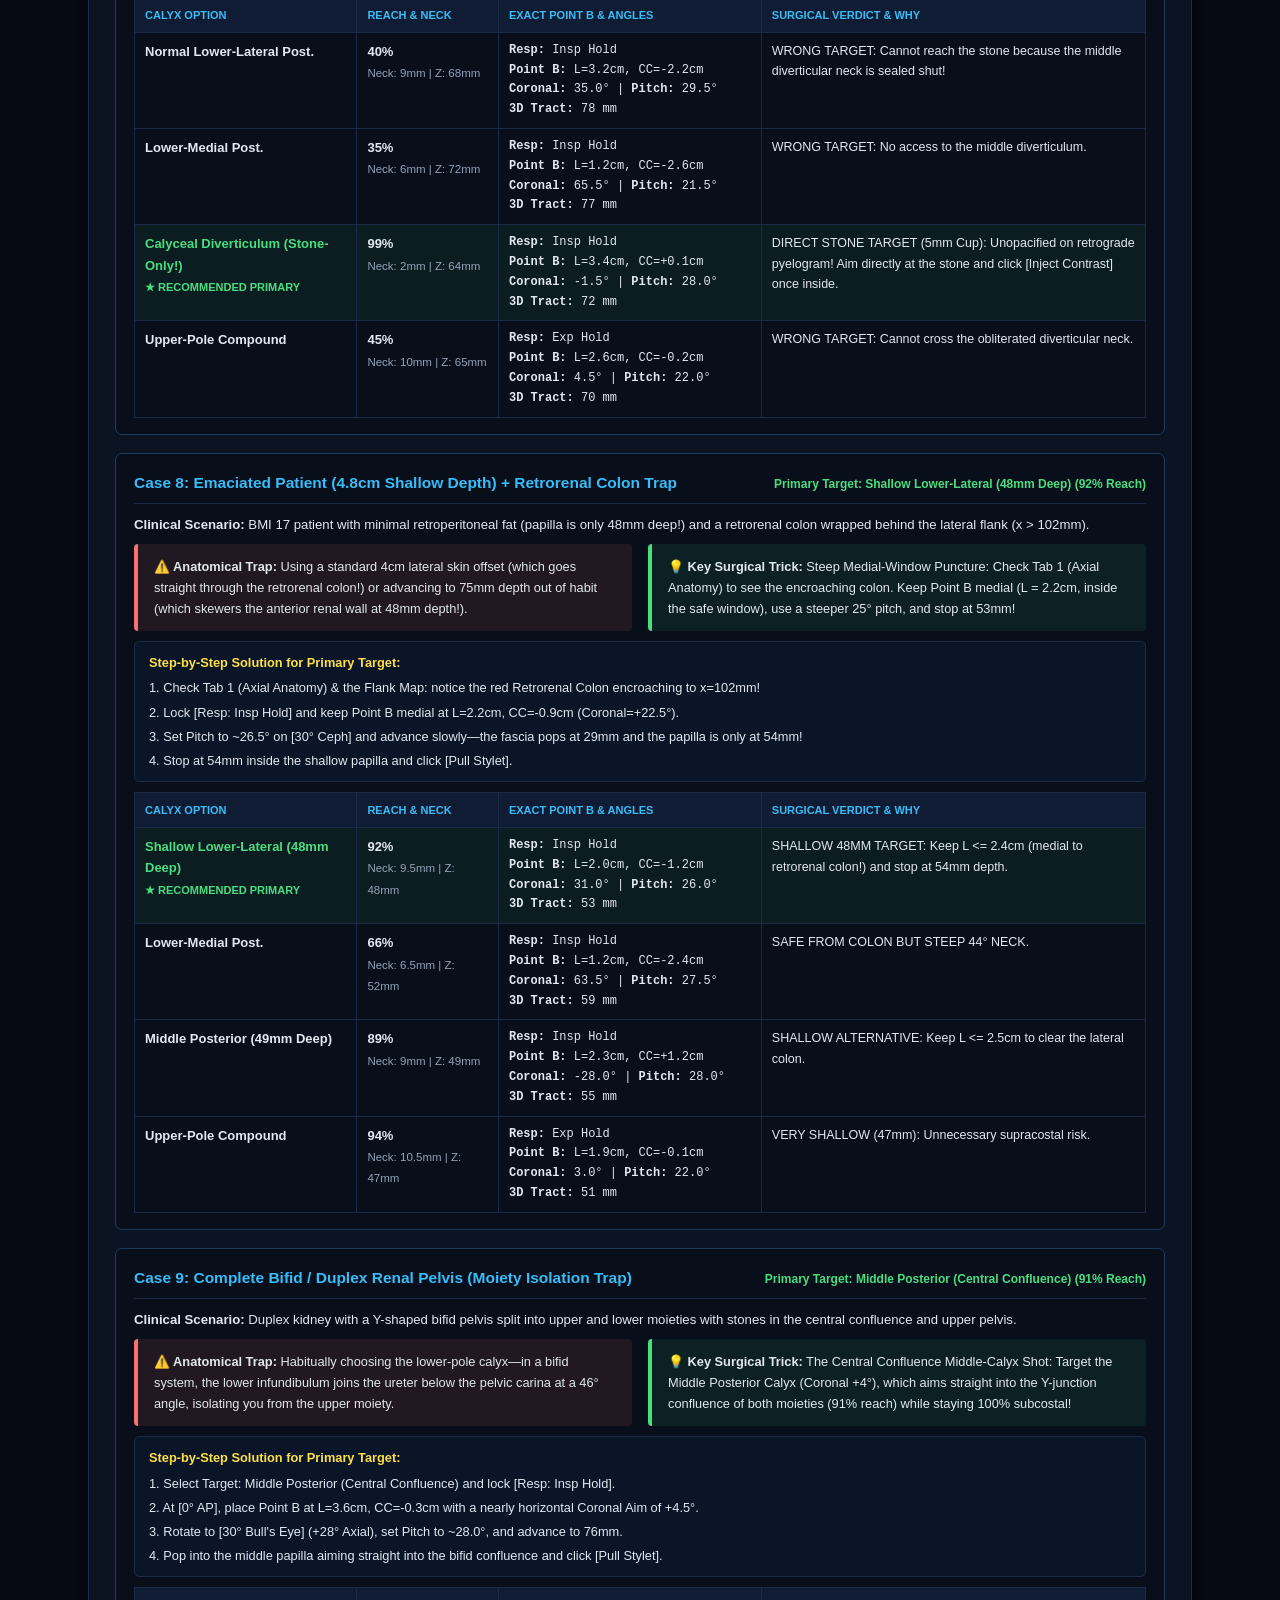
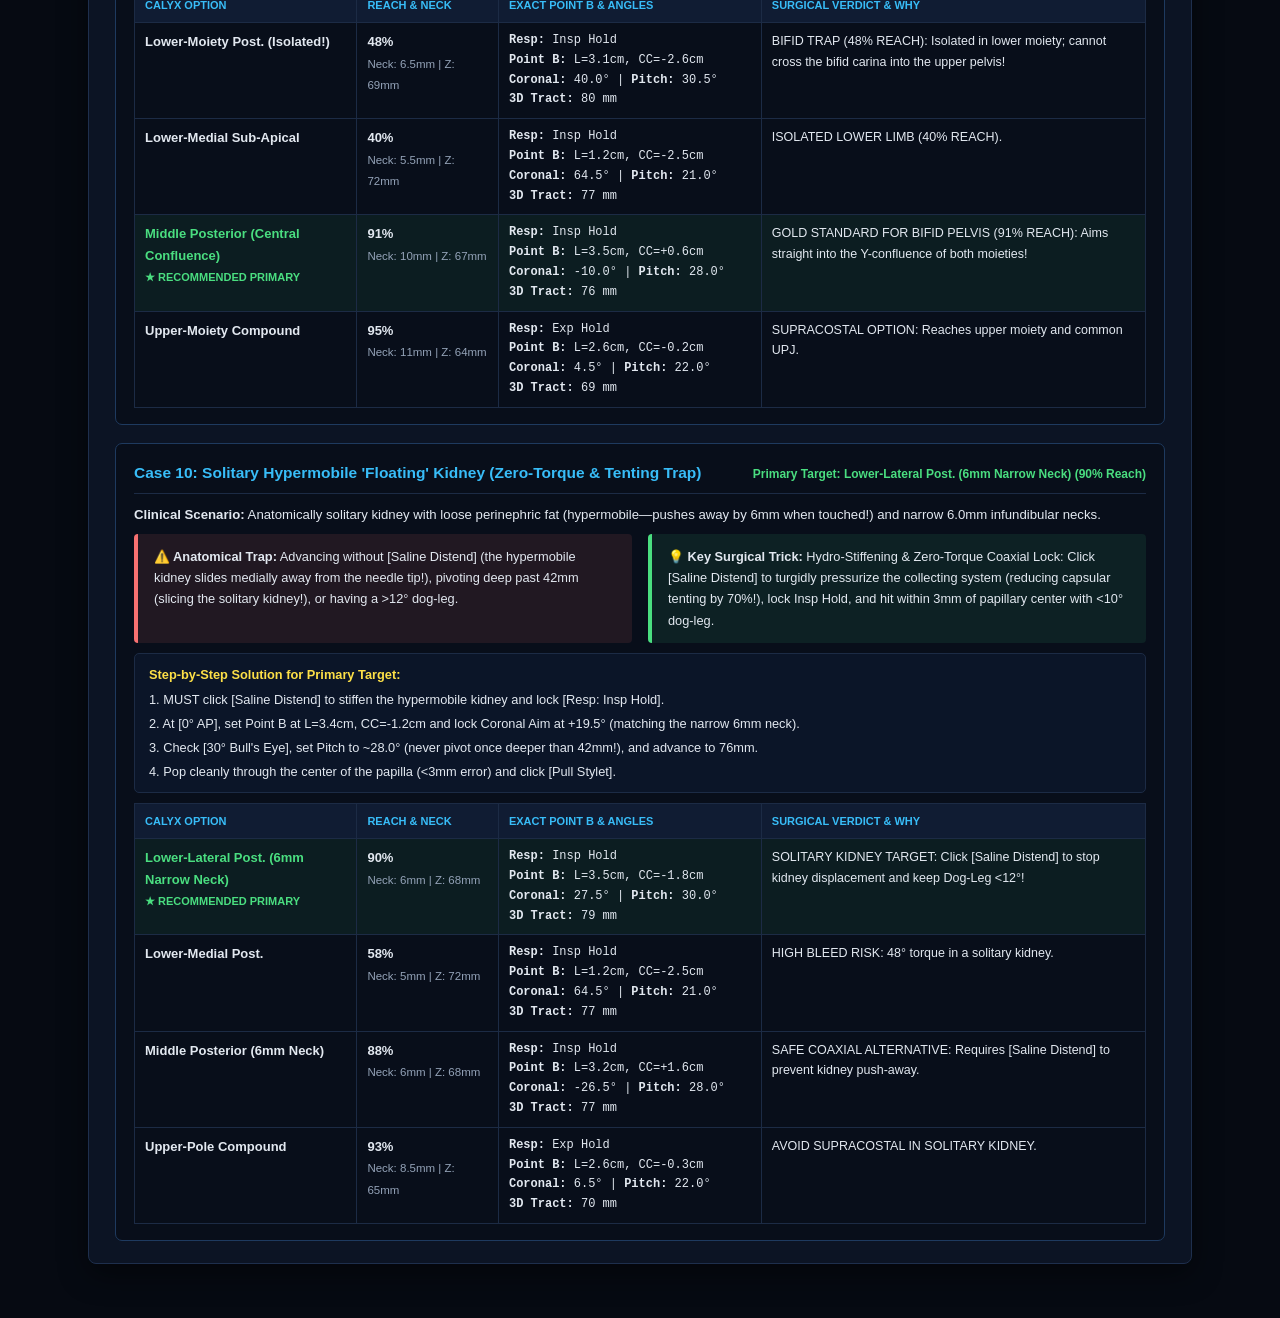
==== commit 3e68a2a2: "Update guide.html" ====
--- a/guide.html
+++ b/guide.html
@@ -3,7 +3,7 @@
 <head>
   <meta charset="UTF-8">
   <meta name="viewport" content="width=device-width, initial-scale=1.0">
-  <title>The Definitive PCNL Puncture, Calyx Selection & Point B Surgical Manual</title>
+  <title>The Definitive PCNL Puncture, Point B & Tract Dilation Surgical Manual</title>
   <style>
     :root {
       --bg: #060a12;
@@ -28,7 +28,7 @@
     header {
       background: #09101d;
       border-bottom: 2px solid var(--accent);
-      padding: 22px 28px;
+      padding: 18px 24px;
       position: sticky;
       top: 0;
       z-index: 50;
@@ -36,75 +36,51 @@
       justify-content: space-between;
       align-items: center;
       flex-wrap: wrap;
-      gap: 12px;
-    }
-    .title-wrap h1 { font-size: 20px; color: var(--accent); font-weight: 900; letter-spacing: 0.3px; }
-    .title-wrap p { font-size: 12.5px; color: var(--muted); }
-    .nav-pills { display: flex; gap: 6px; flex-wrap: wrap; }
+      gap: 10px;
+    }
+    .title-wrap h1 { font-size: 19px; color: var(--accent); font-weight: 900; letter-spacing: 0.3px; }
+    .title-wrap p { font-size: 12px; color: var(--muted); }
+    .nav-pills { display: flex; gap: 5px; flex-wrap: wrap; }
     .nav-pills a {
       background: #132038;
       color: var(--text);
       text-decoration: none;
-      padding: 6px 11px;
+      padding: 5px 9px;
       border-radius: 5px;
       border: 1px solid #283e64;
-      font-size: 12px;
+      font-size: 11.5px;
       font-weight: 700;
     }
     .nav-pills a:hover { border-color: var(--accent); color: var(--accent); }
-    .container { max-width: 1120px; margin: 24px auto; padding: 0 20px; display: flex; flex-direction: column; gap: 26px; }
+    .container { max-width: 1140px; margin: 22px auto; padding: 0 18px; display: flex; flex-direction: column; gap: 24px; }
     .sec-card {
       background: var(--card);
       border: 1px solid var(--border);
       border-radius: 8px;
-      padding: 24px 28px;
+      padding: 22px 26px;
       box-shadow: 0 10px 30px rgba(0,0,0,0.45);
     }
     .sec-card h2 {
       color: var(--accent);
-      font-size: 18px;
+      font-size: 17.5px;
       border-bottom: 1px solid var(--border);
       padding-bottom: 8px;
-      margin-bottom: 16px;
+      margin-bottom: 14px;
       text-transform: uppercase;
       letter-spacing: 0.5px;
     }
-    .sec-card h3 { color: var(--gold); font-size: 15.5px; margin: 16px 0 8px 0; }
+    .sec-card h3 { color: var(--gold); font-size: 15px; margin: 16px 0 8px 0; }
     p { margin-bottom: 10px; }
     ul, ol { padding-left: 22px; margin-bottom: 12px; }
     li { margin-bottom: 6px; }
-    .grid-2 { display: grid; grid-template-columns: 1fr 1fr; gap: 18px; }
+    .grid-2 { display: grid; grid-template-columns: 1fr 1fr; gap: 16px; }
     @media (max-width: 850px) { .grid-2 { grid-template-columns: 1fr; } }
-    .callout {
-      background: rgba(56, 189, 248, 0.08);
-      border-left: 4px solid var(--accent);
-      padding: 12px 16px;
-      border-radius: 4px;
-      margin: 12px 0;
-    }
-    .callout-warn {
-      background: rgba(248, 113, 113, 0.1);
-      border-left: 4px solid var(--red);
-      padding: 12px 16px;
-      border-radius: 4px;
-      margin: 12px 0;
-    }
-    .callout-ok {
-      background: rgba(74, 222, 128, 0.09);
-      border-left: 4px solid var(--green);
-      padding: 12px 16px;
-      border-radius: 4px;
-      margin: 12px 0;
-    }
-    table {
-      width: 100%;
-      border-collapse: collapse;
-      margin: 14px 0;
-      font-size: 13.2px;
-      background: #080e1a;
-    }
-    th, td { border: 1px solid #1c2b45; padding: 9px 11px; text-align: left; vertical-align: top; }
-    th { background: #101c33; color: var(--accent); font-weight: 800; text-transform: uppercase; font-size: 11.5px; }
+    .callout { background: rgba(56, 189, 248, 0.08); border-left: 4px solid var(--accent); padding: 12px 16px; border-radius: 4px; margin: 10px 0; }
+    .callout-warn { background: rgba(248, 113, 113, 0.1); border-left: 4px solid var(--red); padding: 12px 16px; border-radius: 4px; margin: 10px 0; }
+    .callout-ok { background: rgba(74, 222, 128, 0.09); border-left: 4px solid var(--green); padding: 12px 16px; border-radius: 4px; margin: 10px 0; }
+    table { width: 100%; border-collapse: collapse; margin: 12px 0; font-size: 13px; background: #080e1a; }
+    th, td { border: 1px solid #1c2b45; padding: 8px 10px; text-align: left; vertical-align: top; }
+    th { background: #101c33; color: var(--accent); font-weight: 800; text-transform: uppercase; font-size: 11px; }
     code, .math {
       font-family: ui-monospace, SFMono-Regular, monospace;
       background: #070c16;
@@ -112,7 +88,19 @@
       padding: 2px 6px;
       border-radius: 4px;
       border: 1px solid #1e2f4d;
-      font-size: 13px;
+      font-size: 12.5px;
+    }
+    pre.diagram {
+      background: #050911;
+      border: 1px solid #1e3a5f;
+      color: #7dd3fc;
+      padding: 12px;
+      border-radius: 6px;
+      font-family: ui-monospace, SFMono-Regular, monospace;
+      font-size: 12px;
+      overflow-x: auto;
+      line-height: 1.4;
+      margin: 10px 0;
     }
   </style>
 </head>
@@ -120,17 +108,18 @@
 
 <header>
   <div class="title-wrap">
-    <h1>📖 THE DEFINITIVE PCNL PUNCTURE &amp; ACCESS MANUAL</h1>
-    <p>Complete Biomechanical Guide to Calyx Selection, Point A / Point B Geometry, C-Arm Parallax &amp; Difficult Scenarios</p>
+    <h1>📖 THE DEFINITIVE PCNL SURGICAL MANUAL &amp; OR PLAYBOOK</h1>
+    <p>Calyx Selection, The 4 Ways to Find Point B, Why Not All Calyces Face 30°, Parallax Tricks &amp; One-Shot 30Fr Dilation</p>
   </div>
   <nav class="nav-pills">
-    <a href="#sec1">1. Anatomy &amp; Brödel's Plane</a>
+    <a href="#sec1">1. Why 30°? &amp; Calyx Angles</a>
     <a href="#sec2">2. Calyx Selection</a>
-    <a href="#sec3">3. Choosing Point A &amp; Point B</a>
-    <a href="#sec4">4. The 3 C-Arm Techniques</a>
-    <a href="#sec5">5. Supracostal vs. Subcostal</a>
-    <a href="#sec6">6. Haptics &amp; Troubleshooting</a>
-    <a href="#sec7">7. 10-Case Encyclopedia</a>
+    <a href="#sec3">3. How to Get Point B (4 Ways)</a>
+    <a href="#sec4">4. Techniques &amp; Parallax</a>
+    <a href="#sec5">5. Supracostal vs Subcostal</a>
+    <a href="#sec6">6. Advanced OR Tricks</a>
+    <a href="#sec7">7. 30Fr One-Shot Dilation</a>
+    <a href="#sec8">8. Interactive Calc &amp; 10 Cases</a>
   </nav>
 </header>
 
@@ -138,251 +127,243 @@
 
   <!-- SECTION 1 -->
   <section class="sec-card" id="sec1">
-    <h2>1. Intrarenal Vascular Anatomy &amp; Why We Only Puncture the Papilla</h2>
+    <h2>1. What Is So Special About "30°"—And Do All Posterior Calyces Face 30°?</h2>
     <p>
-      The kidney receives 20% of cardiac output. The main renal artery divides into <b>anterior</b> and <b>posterior segmental arteries</b>, which branch into <b>interlobar (infundibular) arteries</b> running directly alongside the calyceal infundibular necks, then curve over the medullary pyramids as <b>arcuate arteries</b>.
+      In urology training, everyone hears the number <b>"30 degrees"</b>. Where does it come from, and is it always true?
     </p>
     <div class="grid-2">
       <div class="callout-ok">
-        <b>✓ The Transpapillary Rule (Brödel's Bloodless Line):</b><br>
-        Between the anterior and posterior vascular territories lies a posterolateral avascular watershed zone (<b>Brödel's Plane</b>), angled at roughly <span class="math">20°–35°</span> posterior to the frontal plane of the kidney. A needle that enters dead-center through the <b>fornix/tip of a posterior renal papilla</b> along the long axis of its infundibulum only traverses tiny peripheral end-capillaries, resulting in minimal bleeding and self-sealing tamponade around the sheath.
+        <b>Why 30° Exists (The Psoas Muscle + Brödel's Line):</b><br>
+        1. <b>The Psoas Tilt (~30°):</b> The medial hilum of the kidney rests on the thick <b>psoas major muscle</b>, while the lateral convex border falls posteriorly toward the flank. This rotates the entire kidney internally by ~30° relative to the patient's back.<br>
+        2. <b>Brödel's Avascular Plane (~30°):</b> The bloodless watershed zone between the anterior and posterior arterial divisions lies just posterior to the lateral convex border. Combining the 30° psoas tilt with the internal calyceal orientation places the average posterior papilla at <b>~30° from the vertical AP plane</b>.
       </div>
       <div class="callout-warn">
-        <b>✗ The Infundibular Neck Trap (Venous/Arterial Hemorrhage):</b><br>
-        Never puncture directly into the <b>infundibular neck</b> or the renal pelvis! The interlobar arteries and large venous plexuses wrap tightly around the infundibular walls. Direct infundibular puncture lacerates these large-caliber vessels, causing immediate venous/arterial hemorrhage, arteriovenous fistulae, or pseudoaneurysms, and lacks parenchymal tissue to tamponade the tract.
-      </div>
-    </div>
-
-    <h3>Anterior vs. Posterior Calyces on the 0° AP Pyelogram</h3>
-    <p>
-      Because the kidney lies on the sloped psoas muscle, it is rotated ~30° internally. In a standard <b>Brödel-type kidney</b>, the <b>anterior calyces</b> point laterally (seen in side-profile on 0° AP), while the <b>posterior calyces</b> point posteromedially at <span class="math">~20°–35°</span> (seen more end-on as circular cups on 0° AP). In a <b>Hodson-type kidney</b>, the anterior calyces are more medial and the posterior calyces extend further laterally.
-    </p>
+        <b>Myth Buster: Do All Posterior Calyces Face 30°? NO!</b><br>
+        Posterior calyces actually range from <b>12° to 45°</b>:<br>
+        • <b>Upper Pole (<span class="math">16°–24°</span>):</b> The psoas muscle is narrow at T12/L1, so the upper pole lies flatter against the back and faces almost straight posteriorly.<br>
+        • <b>Lower-Lateral (<span class="math">28°–40°</span>):</b> The psoas is wide at L3/L4, pushing the lower pole anteriorly and rotating it more laterally.<br>
+        • <b>Lower-Medial Sub-Apical (<span class="math">16°–22°</span>):</b> Points almost straight backward near the paraspinal muscle.<br>
+        • <b>Brödel (70%) vs. Hodson (30%) vs. Horseshoe:</b> Brödel posterior calyces sit at <span class="math">20°–30°</span>; Hodson posterior calyces reach laterally at <span class="math">35°–45°</span>; Horseshoe kidneys fail to rotate and face posteromedially at <span class="math">12°–18°</span>!
+      </div>
+    </div>
+
+    <h3>How to Tell Anterior vs. Posterior Calyces &amp; Find the Exact Axial Angle Live on the C-Arm</h3>
+    <ul>
+      <li><b>The 5mL Air Bolus Trick (Prone Patient):</b> Because the patient is prone, heavy iodinated contrast sinks downward into the <b>anterior calyces</b>, while injected <b>air floats straight up into the posterior calyces</b> as bright radiolucent bubbles!</li>
+      <li><b>Sweeping the C-Arm (<span class="math">0° &rarr; 40° Axial</span>):</b> Don't blindly stop at 30°! Slowly rotate the C-arm ipsilaterally while watching the target calyx. The exact degree where that calyceal cup looks <b>most circular ("End-On Ring")</b> is that specific calyx's true axial angle!</li>
+    </ul>
+  </section>
+
+  <!-- SECTION 2 -->
+  <section class="sec-card" id="sec2">
+    <h2>2. Strategic Calyx Selection: Choosing the Right Gateway for Each Case</h2>
     <table>
       <thead>
         <tr>
-          <th>Diagnostic Maneuver</th>
-          <th>Posterior Calyx (Correct Target)</th>
-          <th>Anterior Calyx (Hairpin Trap!)</th>
+          <th>Posterior Calyx</th>
+          <th>Axial / Coronal Angles</th>
+          <th>When It Is the Best Choice</th>
+          <th>When It Is a Trap</th>
         </tr>
       </thead>
       <tbody>
         <tr>
-          <td><b>1. 5mL Air Bolus vs. Contrast (Prone Patient)</b></td>
-          <td><b>Air rises!</b> Because the patient is prone, the posterior calyces are non-dependent (ceiling). Injected air floats straight up into the <b>posterior calyces</b> as bright radiolucent bubbles.</td>
-          <td><b>Heavy iodinated contrast sinks!</b> Dense dark contrast pools downward by gravity into the dependent <b>anterior calyces</b>.</td>
-        </tr>
-        <tr>
-          <td><b>2. Rotating C-Arm 30° Ipsilateral (Toward Flank)</b></td>
-          <td>Rotates <b>end-on</b> into a circular target ("Bull's Eye" profile) and moves <b>medially</b> on the monitor as the C-arm rotates toward the ipsilateral side.</td>
-          <td>Elongates in side-profile and projects further <b>laterally</b>. Puncturing an anterior calyx forces a &gt;90° hairpin U-turn to enter the pelvis!</td>
+          <td><b>Lower-Lateral Posterior</b></td>
+          <td>Axial: <span class="math">26°–40°</span><br>Coronal: <span class="math">+20° to +35°</span><br>Neck: <span class="math">8–10 mm</span></td>
+          <td><b>Standard Pelvic &amp; Lower-Pole Stones (Cases 1, 5, 8, 10):</b> Subcostal (0% pleural risk), wide neck, and gentle cephalomedial angle into the pelvis (88–92% reach).</td>
+          <td><b>Steep 52° Staghorn Neck (Case 2) or Bifid Pelvis (Case 9):</b> Requires caudal triangulation if steep; isolated in the lower moiety (48% reach) in a bifid pelvis.</td>
+        </tr>
+        <tr>
+          <td><b>Lower-Medial (Sub-Apical)</b></td>
+          <td>Axial: <span class="math">16°–24°</span><br>Coronal: <span class="math">+45° to +60°</span><br>Neck: <span class="math">5.0–6.5 mm</span></td>
+          <td>Only for an isolated stone sitting inside this specific calyceal cup.</td>
+          <td><b>High-Torque Hemorrhage Trap:</b> Sits medially near the erector spinae with a narrow 5–6 mm neck and 50°+ angle into the pelvis.</td>
+        </tr>
+        <tr>
+          <td><b>Middle Posterior</b></td>
+          <td>Axial: <span class="math">26°–34°</span><br>Coronal: <span class="math">+2° to +10°</span><br>Neck: <span class="math">8–10 mm</span></td>
+          <td><b>Bifid / Duplex Pelvis (Case 9), Calyceal Diverticulum (Case 7) &amp; Pelvic Stones:</b> Enters the central pelvic confluence dead-on (<span class="math">~4°</span> coronal, 91% reach) without supracostal risk.</td>
+          <td>Hard to angle a rigid scope acutely downward into a dependent lower-pole calyx.</td>
+        </tr>
+        <tr>
+          <td><b>Upper-Pole Compound</b></td>
+          <td>Axial: <span class="math">18°–24°</span><br>Coronal: <span class="math">-8° to -16°</span><br>Neck: <span class="math">10–12 mm</span></td>
+          <td><b>Upper Staghorns, UPJ Stones &amp; Horseshoe Kidneys (Cases 2, 4, 6):</b> Straight-line caudal access down the entire kidney and ureter (96–98% reach). Already <b>subcostal</b> in Horseshoe kidneys (Case 6)!</td>
+          <td><b>Pleural &amp; Intercostal Artery Risk:</b> In normal kidneys, requires Full Expiration (<span class="math">Exp Hold</span>) skating over the <b>upper border of the 12th rib</b>.</td>
         </tr>
       </tbody>
     </table>
   </section>
 
-  <!-- SECTION 2 -->
-  <section class="sec-card" id="sec2">
-    <h2>2. Strategic Calyx Selection: Which Posterior Calyx Should You Choose?</h2>
+  <!-- SECTION 3 -->
+  <section class="sec-card" id="sec3">
+    <h2>3. How to Get Point B (Skin Entry) in the OR &amp; Simulator — 4 Practical Methods</h2>
     <p>
-      Before touching the needle, you must choose which posterior calyx (<b>Point A</b>) gives you the highest stone clearance with the lowest parenchymal torque. In every patient, evaluate three calyceal metrics:
-      <b>(1) Infundibular Width</b> (ideal <span class="math">&ge; 8 mm</span>; narrow <span class="math">&lt; 6 mm</span> risks tearing),
-      <b>(2) Coronal Infundibulopelvic Angle</b>, and
-      <b>(3) Rigid Nephroscope Reach (%)</b>.
+      In theory, Point B sits at surface distance <span class="math">D = Z &times; tan(&theta;<sub>axial</sub>)</span> along the infundibular line from Point A. <b>In the real OR, nobody uses a calculator—surgeons find Point B using one of these 4 hands-on methods:</b>
     </p>
 
+    <div class="grid-2">
+      <div class="callout-ok">
+        <h3>Method 1: The Hybrid "Vertical Plumb-Line" Trick on 30° Axial (Zero Math!)</h3>
+        <ol>
+          <li>At <b><span class="math">0° AP</span></b>, mark <b>Point A</b> directly over the calyx and draw the <b>Infundibular Line</b> on the skin along the neck's coronal angle (this line already solves your cephalocaudal offset <span class="math">CC</span> and <span class="math">Coronal Aim</span>!).</li>
+          <li>Rotate the C-arm to <b><span class="math">30° Bull's Eye</span> (<span class="math">+30° Axial, 0° Tilt</span>)</b>.</li>
+          <li>Keep your needle tip resting on the skin (<span class="math">Depth = 0 mm</span>) and slide it outward along your drawn line while watching the C-arm monitor.</li>
+          <li><b>WHERE TO STOP:</b> Stop the exact moment the <b>needle tip (at 0 mm) is DIRECTLY BELOW the center of the target calyx (on a 12-to-6 o'clock vertical plumb line)!</b> Because the C-arm is at 30°, the only point on the skin that lines up vertically with the calyx is <span class="math">L = Z &times; tan(30°)</span>!</li>
+        </ol>
+      </div>
+
+      <div class="callout">
+        <h3>Method 2: Modified Medial Point B + Left-to-Right Axial Parallax (For Colon / Horseshoe!)</h3>
+        <p>What if the standard 30° spot is too far lateral (e.g., <b>Case 8's Retrorenal Colon</b> or <b>Case 6's Horseshoe Kidney</b>)?</p>
+        <ol>
+          <li>You don't even have to change the C-arm from 30°! At <b><span class="math">0° AP</span></b>, align Point B on the infundibular line, but <b>intentionally place Point B more medially</b> (<span class="math">L = 1.8–2.2 cm</span>) in the safe window.</li>
+          <li>Switch C-arm to <b><span class="math">30° Axial</span></b>: your needle tip at 0 mm will sit slightly to the <b>LEFT (medial)</b> of the calyx.</li>
+          <li>Use a steeper <b>Needle Pitch (<span class="math">~20°–24°</span>)</b> and advance while watching <b>Left-to-Right Parallax</b> on the <span class="math">30° Axial</span> screen:
+            <br>• <b>Tip stays to the LEFT of the calyx:</b> Too shallow (steepen Pitch).
+            <br>• <b>Tip crosses to the RIGHT past the calyx:</b> Too deep (flatten Pitch).
+            <br>• <b>Tip lands dead-center on BOTH <span class="math">0° AP</span> and <span class="math">30° Axial</span>:</b> You are 100% inside the papilla!
+          </li>
+        </ol>
+      </div>
+    </div>
+
+    <div class="grid-2">
+      <div class="callout">
+        <h3>Method 3: Pure Triangulation ("Lock Pitch at 30° &amp; Slide Point B")</h3>
+        <p>If you only use <b><span class="math">0° AP</span></b> and <b><span class="math">+30° Cephalad</span></b> (e.g., when the 12th rib blocks the 30° Axial view in Case 3):</p>
+        <ol>
+          <li>Lock your <b>Needle Pitch at <span class="math">~30°</span></b> (Brödel's avascular angle) and align <b>Coronal Aim</b> along the infundibular line on <span class="math">0° AP</span>.</li>
+          <li>Tilt the C-arm to <b><span class="math">+30° Cephalad</span></b>.</li>
+          <li>Keeping Pitch fixed at 30°, slide Point B along the infundibular line until the needle vector on the <span class="math">+30° Ceph</span> screen aims straight through the center of the calyx!</li>
+        </ol>
+      </div>
+
+      <div class="callout-warn">
+        <h3>Method 4: The Pre-Op CT "Half-Depth" Rule &amp; Why Pure Bull's Eye Increases Dog-Leg</h3>
+        <ul>
+          <li><b>CT Shortcut:</b> Measure vertical skin-to-calyx depth <span class="math">Z</span> on the pre-op CT. Since <span class="math">tan(30°) &approx; 0.57</span>, Point B is roughly <b>half of <span class="math">Z</span></b> (<span class="math">~3.5 cm</span> for a 7 cm normal kidney; <span class="math">~2.2 cm</span> for a 4.8 cm thin kidney; <span class="math">~5.5 cm</span> for a 10 cm obese kidney).</li>
+          <li><b>Why Pure Bull's Eye (<span class="math">30° Axial, 0° Tilt</span> without a <span class="math">0° AP</span> skin line) Increases Dog-Leg:</b> If you put Point B directly over the center of the calyx on a <span class="math">30° Axial, 0° Tilt</span> screen, it forces <span class="math">CC = 0 cm, Coronal = 0°</span>. That works fine on horizontal middle calyces (<span class="math">~4°</span>), but on a steep lower calyx (Case 2's 52° neck), it creates a <b>52° roof-entry dog-leg</b> unless you tilt the C-arm caudally or use the Hybrid skin line!</li>
+        </ul>
+      </div>
+    </div>
+
+    <pre class="diagram">
+   HOW TO FIND EXACT LATERAL OFFSET (L) ON THE 30° AXIAL (BULL'S EYE) SCREEN AT 0 MM DEPTH:
+
+      L IS TOO MEDIAL                  L IS TOO LATERAL               EXACT L (STOP HERE!)
+   (Tip is LEFT of Calyx)           (Tip is RIGHT of Calyx)       (Tip is VERTICALLY UNDER Calyx)
+
+          ( ◎ ) Calyx                      ( ◎ ) Calyx                     ( ◎ ) Calyx
+                                                                             |
+       •                                                •                    |  &lt;-- Vertical Plumb Line!
+   Needle Tip                                       Needle Tip               •
+  (Slide Laterally &rarr;)                             (&larr; Slide Medially)     Needle Tip (On 0° Blue Line)
+    </pre>
+  </section>
+
+  <!-- SECTION 4 -->
+  <section class="sec-card" id="sec4">
+    <h2>4. Reading C-Arm Parallax on <span class="math">+30° Cephalad</span> vs. <span class="math">+30° Axial</span></h2>
     <table>
       <thead>
         <tr>
-          <th>Posterior Calyx</th>
-          <th>Typical Anatomy (<span class="math">Axial / Coronal</span>)</th>
-          <th>When It Is the Gold Standard</th>
-          <th>When It Is a Surgical Trap</th>
+          <th>Needle Depth Error (When Tip Looks Centered on <span class="math">0° AP</span>)</th>
+          <th>What You See on <span class="math">+30° Cephalad Tilt</span><br>(Up / Down Vertical Parallax)</th>
+          <th>What You See on <span class="math">+30° Axial Rotation</span><br>(Left / Right Horizontal Parallax)</th>
+          <th>How to Fix It Safely</th>
         </tr>
       </thead>
       <tbody>
         <tr>
-          <td><b>1. Lower-Lateral Posterior</b><br><span style="color:var(--green)">(Workhorse Subcostal Access)</span></td>
-          <td>Axial: <span class="math">26°–40°</span><br>Coronal: <span class="math">+20° to +35°</span><br>Neck: <span class="math">8–10 mm</span></td>
-          <td><b>Standard Pelvic &amp; Lower-Pole Stones (Cases 1, 5, 8, 10):</b> 100% subcostal (zero pleural risk), wide infundibulum, and gentle cephalomedial angle into the renal pelvis (88–92% reach).</td>
-          <td><b>Steep 52° Staghorn Neck (Case 2) or Bifid Pelvis (Case 9):</b> If the neck is &gt;45° and narrow (&lt;6 mm), a horizontal entry causes a severe dog-leg kink. In a bifid pelvis, it isolates you in the lower moiety (48% reach).</td>
-        </tr>
-        <tr>
-          <td><b>2. Lower-Medial (Sub-Apical)</b><br><span style="color:var(--red)">(The High-Torque Trap)</span></td>
-          <td>Axial: <span class="math">15°–24°</span><br>Coronal: <span class="math">+45° to +60°</span><br>Neck: <span class="math">5.0–6.5 mm</span></td>
-          <td><b>Almost Never Primary:</b> Only punctured if an isolated calculus is trapped specifically inside this sub-apical calyceal cup.</td>
-          <td><b>Why Beginners Fail Here:</b> It sits very medially (close to the erector spinae muscle and lumbar veins) and drains upward at a steep 48°–60° angle. Trying to pivot a rigid scope from here into the renal pelvis tears the narrow neck!</td>
-        </tr>
-        <tr>
-          <td><b>3. Middle Posterior</b><br><span style="color:var(--accent)">(Direct Pelvic Confluence)</span></td>
-          <td>Axial: <span class="math">26°–34°</span><br>Coronal: <span class="math">+2° to +10°</span><br>Neck: <span class="math">8–10 mm</span></td>
-          <td><b>Bifid / Duplex Pelvis (Case 9) &amp; Central Pelvic Stones:</b> Aims horizontally (<span class="math">~4°</span>) straight into the central pelvic junction, accessing both upper and lower moieties without supracostal risk!</td>
-          <td><b>Acute Lower-Pole Calyceal Stones:</b> Looking straight into the pelvis makes it hard to bend a rigid scope acutely downward into a dependent lower-pole calyx.</td>
-        </tr>
-        <tr>
-          <td><b>4. Upper-Pole Compound</b><br><span style="color:var(--gold)">(Long-Axis Staghorn Gateway)</span></td>
-          <td>Axial: <span class="math">18°–26°</span><br>Coronal: <span class="math">-8° to -16°</span> (Caudal!)<br>Neck: <span class="math">10–12 mm</span></td>
-          <td><b>Upper-Pole Staghorns, UPJ Stones &amp; Horseshoe Kidneys (Cases 2, 4, 6):</b> Drains caudally straight down the long axis of the kidney, pelvis, lower pole, and proximal ureter (95–98% reach, zero torque!). In Horseshoe Kidneys (Case 6), it is already <b>subcostal</b>!</td>
-          <td><b>Pleural &amp; Subcostal Vessel Hazard:</b> In normal kidneys (Cases 1–5), it sits above the 12th rib. Puncturing on inspiration or too high in the ICS risks hydrothorax or intercostal artery laceration.</td>
+          <td><b>1. Needle Is TOO SHALLOW / SUPERFICIAL</b><br>(Posterior to the Calyx, <span class="math">Z &lt; Z<sub>calyx</sub></span>)</td>
+          <td>Tip shifts <b>DOWNWARD (Caudally, toward the feet)</b> below the calyx.</td>
+          <td>Tip stays <b>TO THE LEFT (Medially)</b> of the calyx.</td>
+          <td><b>1. Withdraw</b> needle back to subcutaneous fat (<span class="math">&lt;25 mm</span>).<br><b>2. Steepen Pitch</b> (smaller °, raising the hub more vertical).<br><b>3. Re-insert.</b></td>
+        </tr>
+        <tr>
+          <td><b>2. Needle Is TOO DEEP / ANTERIOR</b><br>(Overshot Anteriorly, <span class="math">Z &gt; Z<sub>calyx</sub></span>)</td>
+          <td>Tip shifts <b>UPWARD (Cephalad, toward the head)</b> above the calyx.</td>
+          <td>Tip crosses <b>TO THE RIGHT (Laterally past)</b> the calyx.</td>
+          <td><b>1. Withdraw</b> needle back to subcutaneous fat (<span class="math">&lt;25 mm</span>).<br><b>2. Flatten Pitch</b> (larger °, lowering the hub toward the skin).<br><b>3. Re-insert.</b></td>
+        </tr>
+        <tr>
+          <td><b>3. Needle Is EXACT ON-TARGET</b><br>(Inside the Papillary Lumen)</td>
+          <td>Tip stays <b>DEAD-CENTER</b> on the calyx while the shaft elongates in profile.</td>
+          <td>Tip sits <b>DEAD-CENTER</b> inside the circular calyceal cup.</td>
+          <td>Pull stylet to confirm clear urine efflux!</td>
         </tr>
       </tbody>
     </table>
   </section>
 
-  <!-- SECTION 3 -->
-  <section class="sec-card" id="sec3">
-    <h2>3. Exact 3D Geometry of Point A &amp; Point B (Skin Entry Selection)</h2>
-    <p>
-      The entire secret of PCNL puncture is understanding that <b>Point B (where you poke the skin)</b> is NOT chosen randomly—it is dictated mathematically by three numbers of your target calyx:
-      its <b>Depth (<span class="math">Z</span>)</b>, its <b>True Axial Angle (<span class="math">&theta;<sub>axial</sub></span>)</b>, and its <b>Coronal Infundibular Slope (<span class="math">&theta;<sub>coronal</sub></span>)</b>.
-    </p>
-
+  <!-- SECTION 5 -->
+  <section class="sec-card" id="sec5">
+    <h2>5. Supracostal (11th–12th ICS) vs. Subcostal Biomechanics &amp; Two-Phase Breathing</h2>
+    <ul>
+      <li><b>Why Subcostal Puncture of an Upper-Pole Staghorn Fails:</b> The upper-pole infundibulum drains <b>caudally (<span class="math">-8° to -16°</span> downward)</b> into the pelvis. Puncturing it from *below* the 12th rib on inspiration forces your needle upward (<span class="math">+30°</span>), creating a <b>45°–55° hairpin dog-leg</b> where the 12th rib acts as a fulcrum that tears the upper infundibular neck when you torque a rigid scope.</li>
+      <li><b>Rule 1 — Skate Over the UPPER Border of the 12th Rib:</b> The intercostal artery, vein, and nerve run in the <b>subcostal groove along the INFERIOR (bottom) border of the 11th and 12th ribs</b>. Always place Point B directly on the <b>SUPERIOR (upper) border of the 12th rib</b>!</li>
+      <li><b>Rule 2 — The "Two-Phase Breathing" Supracostal Trick:</b> Pass the needle through the skin, intercostal muscle, and fascia (<span class="math">0 to 32 mm</span>) during <b>Full Expiration (<span class="math">Exp Hold</span>)</b> so the lung/visceral pleura is safely retracted cephalad. Once the needle tip is past the pleura inside Gerota's fat (<span class="math">&gt;35 mm</span>), if the upper pole is slightly low, you can let the anesthesiologist give a small breath in to bring the upper papilla right onto your needle tip!</li>
+    </ul>
+  </section>
+
+  <!-- SECTION 6 -->
+  <section class="sec-card" id="sec6">
+    <h2>6. Advanced OR Tricks When Standard Puncture Fails</h2>
     <div class="grid-2">
       <div class="callout">
-        <h3>Step 1: Marking Point A &amp; The 0° Infundibular Line</h3>
-        <ol>
-          <li>Place the C-arm at <b>0° AP</b> (vertical beam).</li>
-          <li>Place a clamp tip over the center of the target posterior calyceal papilla and mark that spot on the skin as <b>Point A</b> (<span class="math">X<sub>calyx</sub>, Y<sub>calyx</sub></span>).</li>
-          <li>Draw a line on the skin extending laterally from Point A straight along the axis of the target infundibular neck (at angle <span class="math">&theta;<sub>coronal</sub></span>).</li>
-          <li><b>Crucial Rule:</b> For coaxial entry (zero dog-leg), <b>Point B MUST lie on this dashed infundibular line!</b></li>
-        </ol>
-      </div>
-
+        <h3>Trick 1: When Contrast Won't Enter the Calyx ("Gritty Stone-Click" &amp; 22G Bailout)</h3>
+        <ul>
+          <li><b>Direct Stone-Guided Puncture (Case 2 &amp; Case 7):</b> When an impacted staghorn branch or sealed calyceal diverticulum blocks retrograde contrast from entering the cup, aim directly at the <b>posterolateral tip of the radiopaque stone</b> on <span class="math">0° AP</span> and <span class="math">30° Ceph</span>. Advance until you feel the unmistakable <b>metallic "gritty click / grating" of needle tip on stone</b>, pull back 1 mm, and inject contrast/saline antegrade to open the space around the stone!</li>
+          <li><b>The 22G Spinal Needle Pelvic Opacification Bailout:</b> If a ureteral catheter cannot be passed from below at all (impacted UPJ stone / stricture) and the collecting system is unopacified, puncture the renal pelvis directly with a fine <b>22G Chiba/spinal needle</b> just to inject contrast + methylene blue, then use your <b>18G needle</b> to perform a proper transpapillary puncture into the now-opacified posterior calyx!</li>
+        </ul>
+      </div>
       <div class="callout">
-        <h3>Step 2: Calculating Point B (<span class="math">L</span> and <span class="math">CC</span>) &amp; Pitch</h3>
-        <p>If the target papilla is at depth <span class="math">Z</span> (e.g., <span class="math">68 mm</span>) and points posteromedially at <span class="math">&theta;<sub>axial</sub> = 30°</span>:</p>
+        <h3>Trick 2: 18G Bevel Steering, Rib Walk-Off &amp; The "Two-Hole Fascial Lock"</h3>
         <ul>
-          <li><b>Total Surface Distance from Point A:</b><br><span class="math">D<sub>surface</sub> = Z &times; tan(&theta;<sub>axial</sub>)</span> &nbsp;(e.g., <span class="math">68 &times; tan(30°) = 39.2 mm &approx; 3.9 cm</span>)</li>
-          <li><b>Lateral Offset (<span class="math">L</span>):</b><br><span class="math">L = D<sub>surface</sub> &times; cos(&theta;<sub>coronal</sub>)</span> &nbsp;(typically <span class="math">2.5 to 4.5 cm</span> lateral to Point A)</li>
-          <li><b>Cephalocaudal Offset (<span class="math">CC</span>):</b><br><span class="math">CC = -L &times; tan(&theta;<sub>coronal</sub>)</span> &nbsp;(caudal <span class="math">-</span> if aiming cephalad; cranial <span class="math">+</span> if aiming caudal)</li>
-          <li><b>Ideal Needle Pitch (from Vertical):</b><br><span class="math">Pitch = atan2(&radic;(L&sup2; + CC&sup2;), Z)</span> &nbsp;(&approx; <span class="math">&theta;<sub>axial</sub></span> when coaxial!)</li>
+          <li><b>Needle Bevel Deflection Steering:</b> A beveled 18G needle deflects slightly <i>away</i> from the flat face of its bevel as it passes through deep tissue. If your tip is 2 mm off-target at 50 mm depth, rotating the needle hub <span class="math">180°</span> flips the bevel and steers the tip 2–3 mm in the opposite direction!</li>
+          <li><b>12th Rib "Periosteal Walk-Off" (Case 3):</b> Gently touch the 12th rib cortex at ~18 mm depth to know the exact depth of the bone, withdraw 5 mm, angle the hub slightly, and slide immediately off the rib margin.</li>
+          <li><b>The "Two-Hole Lock" (Skin + Lumbodorsal Fascia at 28 mm):</b> Never pivot the needle while buried inside the renal cortex (&gt;42 mm)—it slices the kidney like a windshield wiper! For small tweaks (&lt;5°), pull back just outside the renal capsule (~35 mm); for large angle changes (&gt;8°), pull back above the lumbodorsal fascia (&lt;24 mm) so you don't bend the needle shaft at the fascia!</li>
         </ul>
       </div>
     </div>
-
-    <h3>The Anatomical Safety Boundaries for Point B</h3>
-    <ul>
-      <li><b>Medial Boundary (Paraspinal Limit — <span class="math">X &lt; 55 mm</span>):</b> Never place Point B within 5.5 cm of the midline spinous processes. Puncturing through the thick erector spinae muscle causes severe postoperative muscle spasm, deflects the 18G needle, and risks lacerating segmental lumbar arteries/veins.</li>
-      <li><b>Lateral Boundary (Posterior Axillary Line — <span class="math">X &gt; 126 mm</span>, or <span class="math">&gt; 104 mm</span> in Case 8):</b> Never place Point B anterior/lateral to the Posterior Axillary Line (PAL). As you move laterally past the PAL, the peritoneal reflection and ascending/descending <b>colon</b> lie directly in the needle path!</li>
-      <li><b>Effect of Patient Depth (<span class="math">Z</span>) on Lateral Offset (<span class="math">L</span>):</b>
-        <ul>
-          <li><b>Thin / Emaciated Patient (Case 8, <span class="math">Z = 48 mm</span>):</b> At 26° pitch, <span class="math">D<sub>surface</sub> = 48 &times; tan(26°) = 23 mm</span> (<span class="math">L &approx; 2.2 cm</span>). If you use a standard 4.0 cm offset in a thin patient, your trajectory becomes way too flat (40°+) and hits the lateral colon!</li>
-          <li><b>Morbid Obesity (Case 5, <span class="math">Z = 104 mm</span>):</b> At 40° pitch, <span class="math">D<sub>surface</sub> = 104 &times; tan(40°) = 87 mm</span> (<span class="math">L &approx; 7.5–8.0 cm</span>).</li>
-        </ul>
+  </section>
+
+  <!-- SECTION 7 -->
+  <section class="sec-card" id="sec7">
+    <h2>7. Proper Technique for "One-Shot" 28/30 Fr Amplatz Tract Dilation</h2>
+    <p>
+      Once your 18G needle is in the calyx and your first guidewire is coiled in the pelvis/ureter, the modern high-efficiency <b>Modified One-Shot Amplatz Dilation</b> workflow proceeds in 5 exact steps:
+    </p>
+    <pre class="diagram">
+   THE 15 MM CONICAL TAPER RULE WHEN SLIDING THE WHITE AMPLATZ SHEATH OVER THE BLUE DILATOR:
+
+                       15 mm Conical Taper       Full 30 Fr Cylindrical Barrel (10 mm wide)
+                         /-------------=====================[Blue 30Fr Amplatz Dilator]
+   ===[Alken Metal Rod]==&lt;  (Bulbous Stop)
+                         \-------------=====================[Blue 30Fr Amplatz Dilator]
+                                       ^
+                                       |=================== [White 30Fr Amplatz Sheath]
+                                 STOP WHITE SHEATH HERE!
+                        (2–3 mm behind the pointy nose, on the full 30Fr barrel!)
+    </pre>
+    <ol>
+      <li><b>12–14 mm Skin Incision &amp; 14 Fr Pre-Dilation + Safety Wire Cannula:</b> Make a clean 12–14 mm skin incision (a 30 Fr sheath has a 34 Fr outer diameter; a tiny skin nick will grip the sheath!). Pass a <b>12–14 Fr fascial dilator</b> to score the tough lumbodorsal fascia, then pass a dual-lumen cannula/sheath to insert a <b>second guidewire (Safety Wire)</b> clipped to the drapes.</li>
+      <li><b>Park the Central Alken Metal Rod ("The Brake &amp; Railroad Track"):</b> Advance the stainless-steel Alken guide rod over the stiff working wire until its distal <b>bulbous stop</b> sits inside the calyceal cup. <b>From this moment on, the metal Alken rod must NEVER move deeper by even 1 mm!</b></li>
+      <li><b>Two-Handed "Pin-and-Screw" 30 Fr Advancement:</b> Pin the back of the metal Alken rod stationary with one hand (or assistant) while your dominant hand advances the well-lubricated <b>30 Fr tapered Amplatz dilator</b> using <b>continuous clockwise/counter-clockwise rotational twisting</b> strictly coaxial with the rod until it clicks against the Alken rod's bulbous stop inside the calyx.</li>
+      <li><b>Slide the White 30 Fr Amplatz Sheath to the Shoulder of the Taper:</b> Hold the blue dilator and metal rod frozen in space, and twist the <b>white 30 Fr Amplatz sheath</b> down over the blue dilator into the calyx, <b>stopping 2–3 mm short of the pointy tip of the blue dilator</b> (right where the 15 mm conical taper reaches full 30 Fr width).
+        <br>• <i>Stop too short (outside the capsule):</i> Parenchyma snaps shut when the dilator is removed &rarr; you only see yellow perinephric fat!
+        <br>• <i>Push past the dilator tip:</i> The exposed circular rim of the white sheath acts like a sharp cookie-cutter and slices the infundibulum/pelvis!
       </li>
-    </ul>
-  </section>
-
-  <!-- SECTION 4 -->
-  <section class="sec-card" id="sec4">
-    <h2>4. Mastering the 3 Fluoroscopic Puncture Techniques &amp; Parallax</h2>
-    <table>
-      <thead>
-        <tr>
-          <th>Technique</th>
-          <th>How It Works Step-by-Step</th>
-          <th>Best Scenarios &amp; Fatal Flaws</th>
-        </tr>
-      </thead>
-      <tbody>
-        <tr>
-          <td><b>1. Pure Bull's Eye (Eye-of-the-Needle)</b><br><span style="color:var(--muted)">(30° Ipsilateral Coaxial)</span></td>
-          <td>
-            1. Rotate C-arm <span class="math">+30° Ipsilateral</span> (and tilt if needed) so the target posterior calyx looks like a circle.<br>
-            2. Place needle tip over the center of the calyx and tilt the needle hub until the <b>hub ring sits directly over the tip (<span class="math">◎</span> single dot)</b>.<br>
-            3. Advance down the X-ray beam, then swing C-arm to <span class="math">0° AP</span> to judge final depth.
-          </td>
-          <td>
-            <b>Pros:</b> Very intuitive for beginners; shortest skin-to-calyx distance.<br>
-            <b>Fatal Flaw (The Roof-Entry Trap):</b> If you only rotate the C-arm axially (+30° Ax, 0° Tilt), your needle enters horizontally (<span class="math">CC = 0, Coronal = 0°</span>). On a steep lower calyx (like Case 2's 52° neck) or a rib-blocked calyx (Case 3), Pure Bull's Eye creates a massive <b>52° dog-leg kink</b> or hits the 12th rib!
-          </td>
-        </tr>
-        <tr>
-          <td><b>2. Classic Biplanar Triangulation</b><br><span style="color:var(--accent)">(0° AP + 30° Cephalad)</span></td>
-          <td>
-            1. <b>Plane 1 (<span class="math">0° AP</span>):</b> Place Point B on the infundibular line (<span class="math">L, CC</span>) and lock your <b>Coronal Aim</b> so the needle points straight down the neck.<br>
-            2. <b>Plane 2 (<span class="math">+30° Cephalad Tilt</span>):</b> Tilt the C-arm detector toward the head. This elongates the needle in side-profile so you can adjust <b>Needle Pitch</b> without moving left/right off Plane 1.<br>
-            3. Advance while checking both planes.
-          </td>
-          <td>
-            <b>Pros:</b> <b>Mandatory when the 12th rib blocks a direct coaxial view (Case 3)</b> or when the infundibular neck is very steep (Case 2). Ensures 0° coronal dog-leg!<br>
-            <b>Challenge:</b> Requires holding Plane 1 steady with your wrist while adjusting Plane 2 (Pitch).
-          </td>
-        </tr>
-        <tr>
-          <td><b>3. The Modern Hybrid Technique</b><br><span style="color:var(--green)">(0° Line + Oblique Bull's Eye + Ceph/AP Depth)</span></td>
-          <td>
-            1. On <b><span class="math">0° AP</span></b>, mark the infundibular axis line and place Point B along that line (<span class="math">L, CC</span>).<br>
-            2. Rotate C-arm to the <b>true compound coaxial angle</b> (<span class="math">+30° Axial</span> + appropriate tilt) to lock the <b>Bull's Eye dot (<span class="math">◎</span>)</b> and punch through the lumbodorsal fascia (~30 mm).<br>
-            3. Swing to <b><span class="math">+30° Ceph</span></b> or <b><span class="math">0° AP</span></b> to watch the calyceal dimple and pop into the papilla.
-          </td>
-          <td>
-            <b>Gold Standard:</b> Combines the zero-dog-leg anatomical alignment of Triangulation with the pinpoint coaxial accuracy of the Bull's Eye view!
-          </td>
-        </tr>
-      </tbody>
-    </table>
-
-    <div class="callout">
-      <h3>How to Read C-Arm Parallax on the <span class="math">+30° Cephalad</span> View</h3>
-      <p>
-        Suppose on the <b><span class="math">0° AP</span></b> view, your needle tip looks centered over the target calyx, but when you click <b>Pull Stylet</b> you get a Dry Tap. Tilt the C-arm to <b><span class="math">+30° Cephalad</span></b> (detector tilted toward the head, looking caudally):
-      </p>
-      <ul>
-        <li><b>If the needle tip shifts DOWNWARD (Caudally, toward the feet) relative to the calyx:</b> Your needle is <b>TOO SHALLOW / SUPERFICIAL (Posterior)</b>! Pull back to subcutaneous fat (&lt;30 mm) and <b>STEEPEN your Pitch (decrease Pitch angle toward 10°–25°)</b>.</li>
-        <li><b>If the needle tip shifts UPWARD (Cephalad, toward the head) relative to the calyx:</b> Your needle is <b>TOO DEEP (Anterior overshoot)</b>! Pull back to subcutaneous fat and <b>FLATTEN your Pitch (increase Pitch angle toward 35°–50°)</b>.</li>
-        <li><b>If the needle tip stays locked on the center of the calyx on BOTH <span class="math">0° AP</span> and <span class="math">+30° Ceph</span>:</b> Two intersecting lines in 3D space define a single point—your needle tip is <b>guaranteed to be inside the calyceal lumen!</b></li>
-      </ul>
-    </div>
-  </section>
-
-  <!-- SECTION 5 -->
-  <section class="sec-card" id="sec5">
-    <h2>5. Supracostal (11th–12th ICS) vs. Subcostal Biomechanics &amp; Respiration</h2>
-    <div class="grid-2">
-      <div>
-        <h3>Why Not Puncture Every Upper-Pole Calyx Subcostally on Inspiration?</h3>
-        <p>
-          An upper-pole infundibulum points cephalolaterally and drains <b>caudally (<span class="math">-8° to -16°</span> downward)</b> into the renal pelvis.
-        </p>
-        <ul>
-          <li>If you enter <b>subcostally (below the 12th rib)</b> and angle <b>upward (<span class="math">+25° to +35°</span>)</b> into the upper pole, you create a <b>45°–55° Hairpin Dog-Leg Kink</b>!</li>
-          <li>While acceptable for a tiny isolated stone sitting inside the upper cup, in an <b>Upper-Pole Staghorn or UPJ stone (Case 4)</b>, trying to lever a rigid nephroscope from an upward subcostal tract down into the pelvis uses the 12th rib as a bony fulcrum and <b>tears the upper infundibular neck</b>!</li>
-          <li>Entering <b>supracostally (above the 12th rib)</b> lets you aim caudally straight down the hallway of the kidney, pelvis, and ureter (<span class="math">&lt;10°</span> dog-leg, 98% reach).</li>
-        </ul>
-      </div>
-      <div>
-        <h3>The 2 Golden Rules of Supracostal 11th–12th ICS Access</h3>
-        <ol>
-          <li><b>Full Expiration (<span class="math">Exp Hold</span>) for Intercostal Passage:</b> During deep inspiration, the lung expands downward into the costophrenic sulcus across the 11th–12th ICS. Locking ventilation in <b>Full Expiration</b> retracts the visceral pleura cephalad above the lower 11th–12th ICS.</li>
-          <li><b>Skate Directly Over the UPPER Border of the 12th Rib:</b> The intercostal/subcostal artery, vein, and nerve run in the <b>subcostal groove along the INFERIOR (bottom) border of the 11th and 12th ribs</b>. Always place Point B immediately on the <b>SUPERIOR (upper) edge of the 12th rib</b>—never hug the bottom of the 11th rib!</li>
-        </ol>
-      </div>
-    </div>
-  </section>
-
-  <!-- SECTION 6 -->
-  <section class="sec-card" id="sec6">
-    <h2>6. Tactile Haptics, The "Two-Hole Fascial Lock" &amp; Troubleshooting</h2>
-    <h3>The 2 Tactile Pops &amp; Fluoroscopic Signs</h3>
-    <ul>
-      <li><b>1st Tactile Pop (~26–32 mm):</b> Piercing the tough, fibrous <b>Lumbodorsal (Thoracolumbar) Fascia</b>. Before this pop, the needle is in soft subcutaneous fat; if you let go of the hub without a radiolucent clamp, gravity droops the hub by ~8°.</li>
-      <li><b>2nd Tactile Pop (~55–85 mm) &amp; The Calyceal Dimple Sign:</b> As the needle tip touches the renal capsule and papilla, watch the contrast-filled calyceal cup on <span class="math">0° AP</span>: the kidney moves slightly medially and the crescentic contrast cup <b>indents/flattens ("Dimple Sign")</b>. A crisp 3–4 mm forward push pops through the papilla with a sudden loss of resistance.</li>
-    </ul>
-
-    <div class="callout-warn">
-      <b>Why You Must Retract Before Redirecting (The "Two-Hole Lock" &amp; Parenchymal Shear):</b><br>
-      Once your needle crosses the skin (<b>Hole #1 at 0 mm</b>) and the tough lumbodorsal fascia (<b>Hole #2 at 28 mm</b>), those two fibrous rings lock a straight line. And once deeper than <b>42–50 mm</b>, the sharp beveled tip is inside the vascular renal cortex.<br>
-      • <b>If you pivot the hub while buried in the renal cortex (&gt;45 mm):</b> The fascia acts as a fulcrum and the needle tip sweeps sideways like a windshield wiper, <b>slicing the renal parenchyma</b>.<br>
-      • <b>For small tweaks (&lt;5°):</b> Retract just outside the renal capsule (<span class="math">~35–40 mm</span>, into Gerota's fat).<br>
-      • <b>For large angle changes (&gt;5°–10°):</b> Retract above the lumbodorsal fascia (<span class="math">&lt;24 mm</span>, into subcutaneous fat) so you unthread Hole #2 and don't bend the needle shaft into a Z-kink!
-    </div>
-  </section>
-
-  <!-- SECTION 7: PLACEHOLDER FOR PART 2 (INTERACTIVE DIAGRAMS & 10-CASE ENCYCLOPEDIA) -->
-  <section class="sec-card" id="sec7">
-    <h2>7. Interactive Biomechanical Diagrams &amp; Complete 10-Case / 40-Calyx Encyclopedia</h2>
+      <li><b>Extract the Dilator &amp; "Cap the Sheath" for Venous Tamponade:</b> Pull the blue dilator and Alken rod out together while pinning the working wire. If dark venous blood wells up the sheath, <b>cap (plug) the outer opening of the white sheath with your thumb for 3–5 minutes</b>—the closed intrarenal pressure quickly equalizes with venous pressure (~15 mmHg) and clots the traversed vein automatically!</li>
+    </ol>
+  </section>
+
+  <!-- SECTION 8: INTERACTIVE CALCULATORS & 10-CASE ENCYCLOPEDIA MOUNT -->
+  <section class="sec-card" id="sec8">
+    <h2>8. Interactive Biomechanical Calculators &amp; Complete 10-Case / 40-Calyx Encyclopedia</h2>
     <div id="interactiveGuideMount">
-      <p style="color:var(--gold);">Loading interactive diagrams &amp; 10-case reference encyclopedia (<code>guide-cases.js</code>)...</p>
+      <p style="color:var(--gold);">Loading interactive calculators &amp; 10-case encyclopedia (<code>guide-cases.js</code>)...</p>
     </div>
   </section>
 
